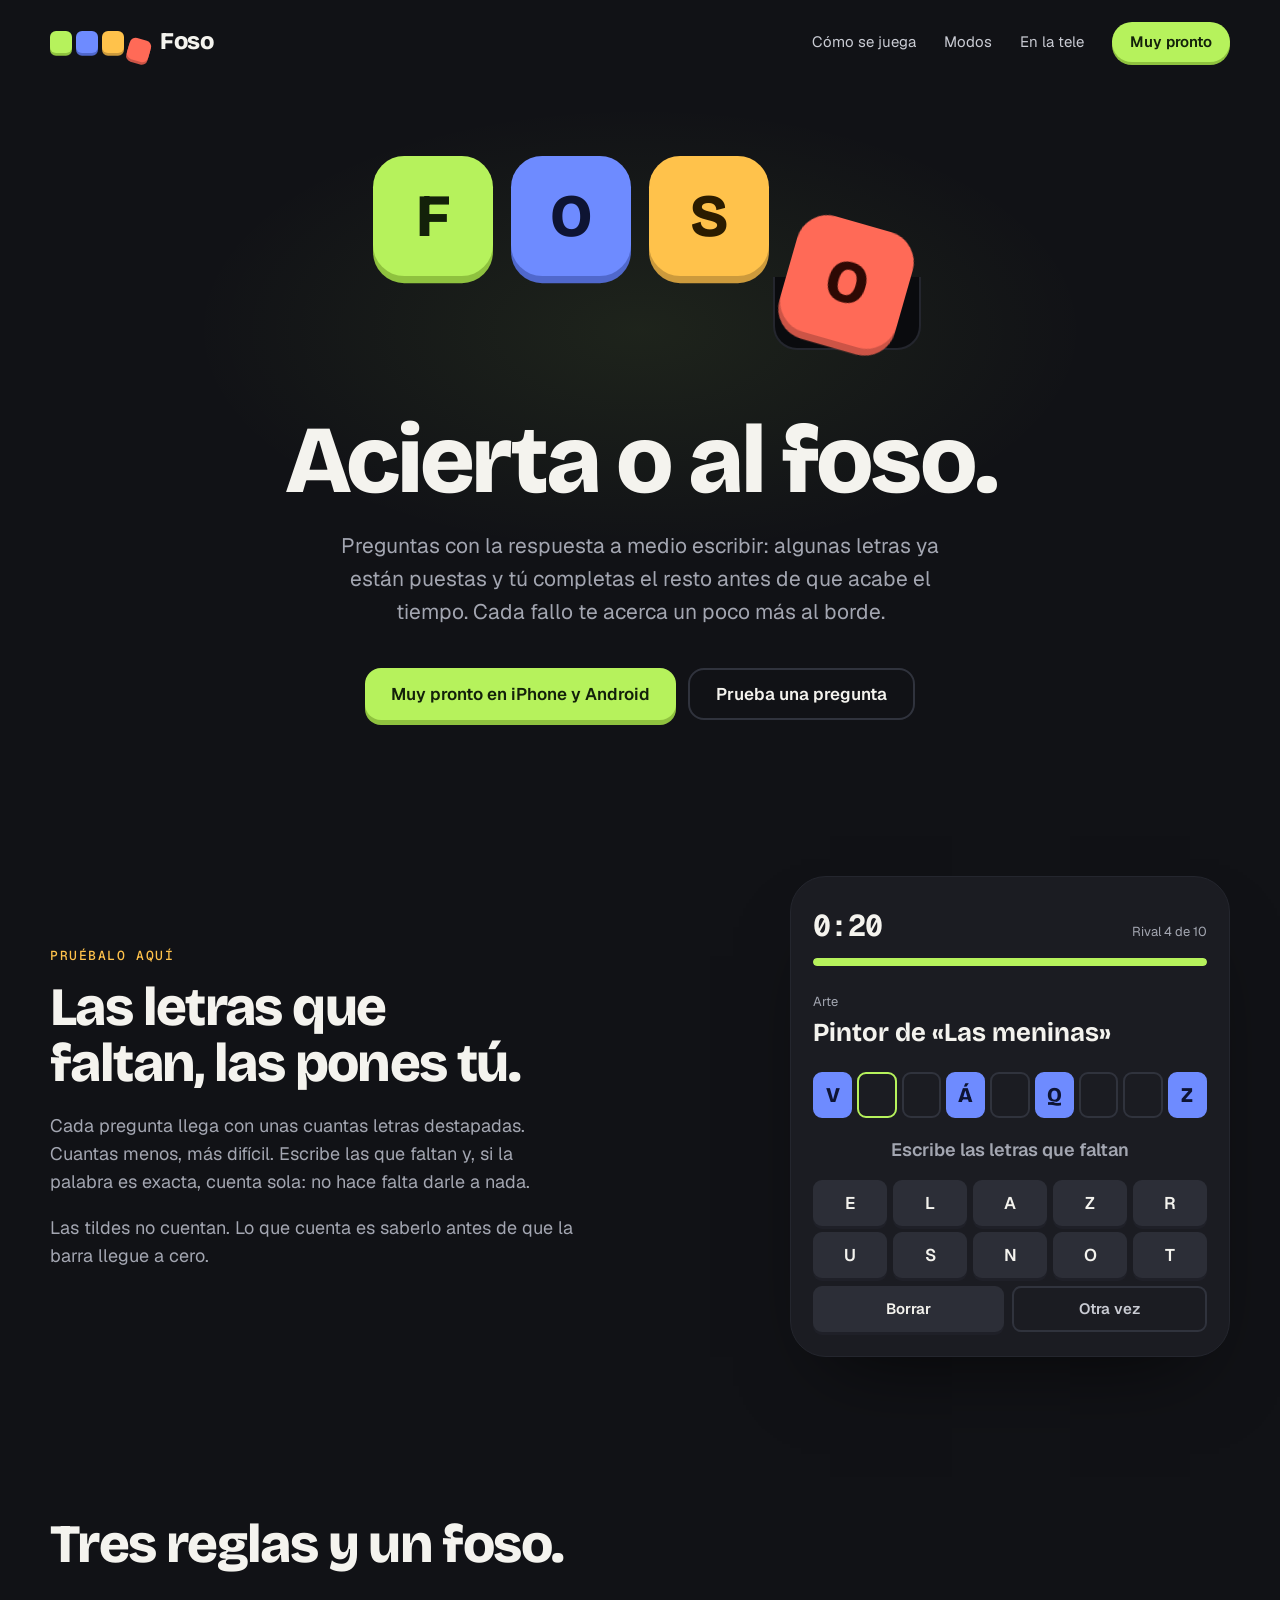
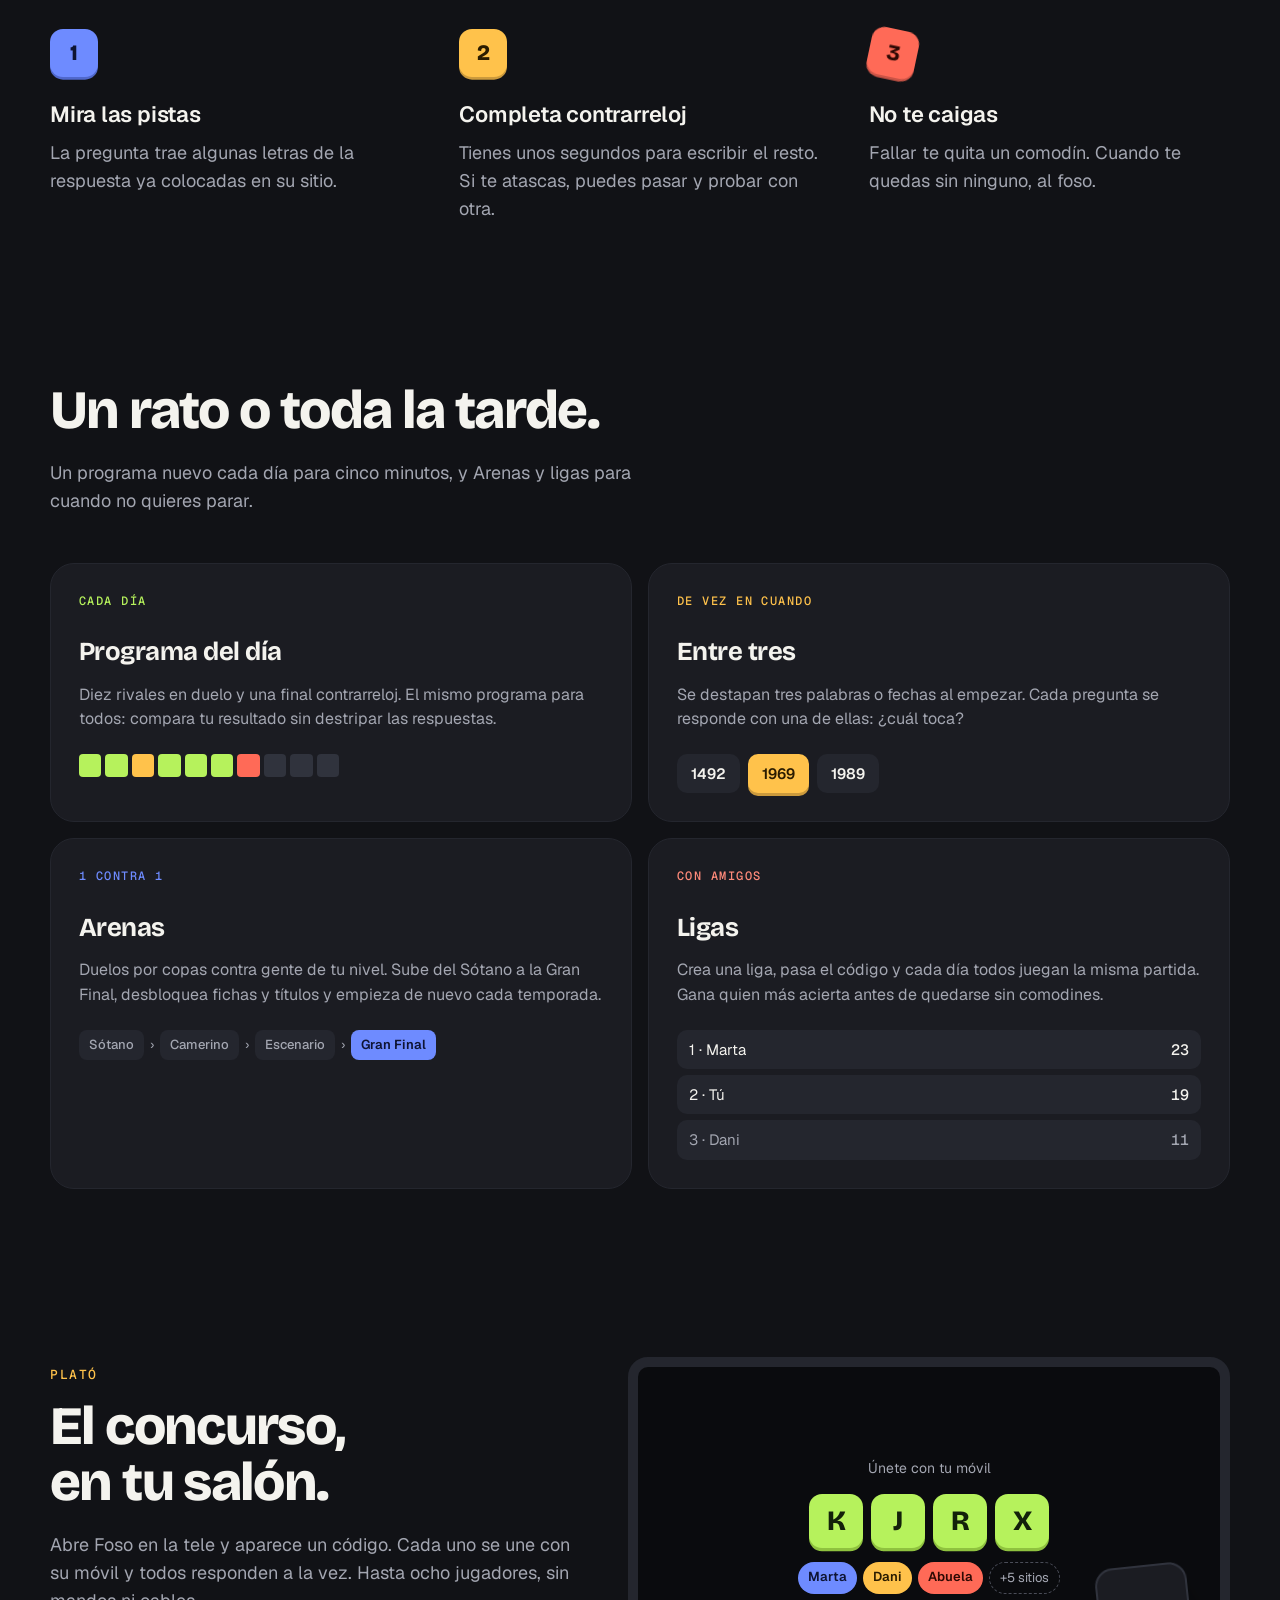
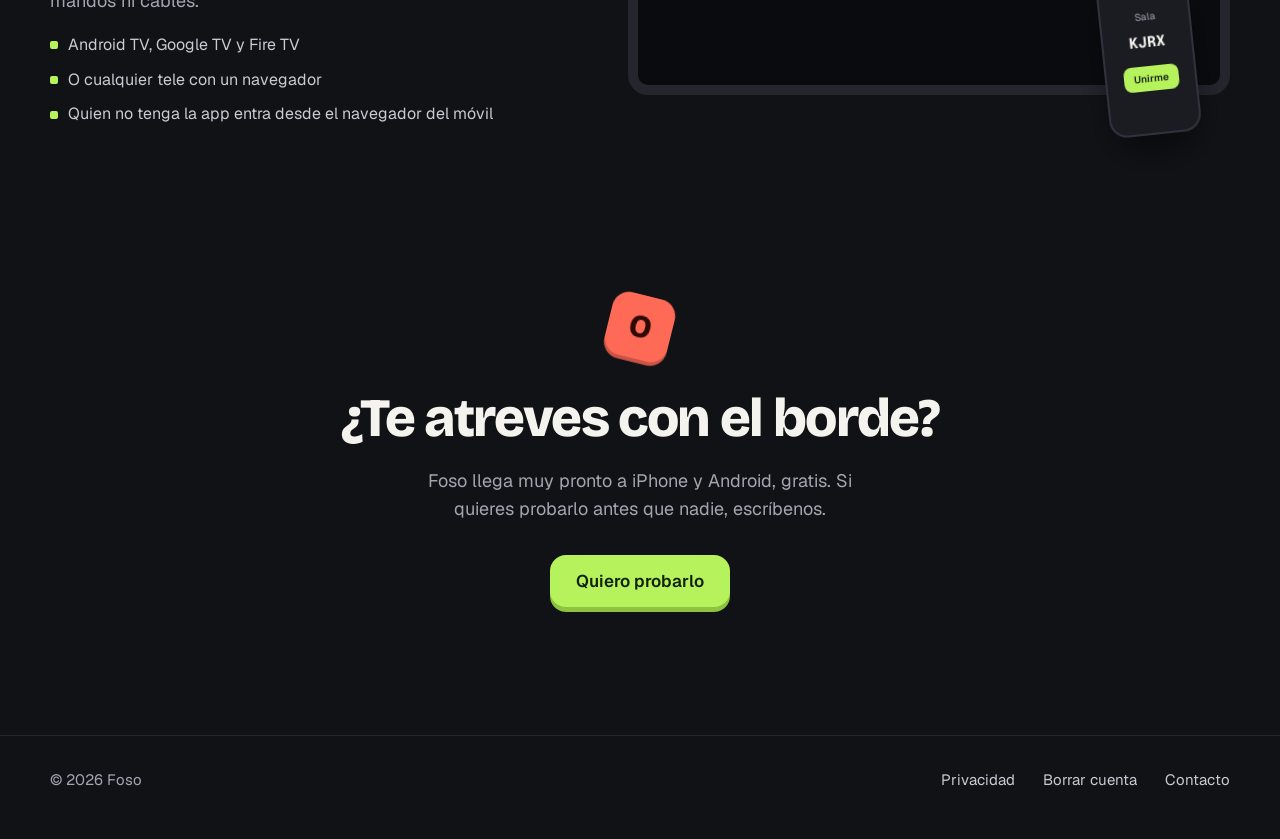
==== index.html @ 34e12157 "first commit" ====
<!doctype html>
<html lang="es">
<head>
<meta charset="utf-8">
<meta name="viewport" content="width=device-width, initial-scale=1, viewport-fit=cover">
<title>Foso · Acierta o al foso</title>
<meta name="description" content="Preguntas con la respuesta a medio escribir: completa las letras que faltan antes de que acabe el tiempo. Programa del día, ligas con amigos, Arenas 1 contra 1 y Plató para jugar en la tele.">
<meta name="theme-color" content="#111216">
<meta property="og:title" content="Foso">
<meta property="og:description" content="Acierta o al foso. El juego de las letras que faltan.">
<meta property="og:url" content="https://foso-app.pages.dev/">
<meta property="og:image" content="https://foso-app.pages.dev/assets/og-image.png">
<meta property="og:type" content="website">
<meta name="twitter:card" content="summary_large_image">
<link rel="icon" href="/assets/favicon.svg" type="image/svg+xml">
<link rel="apple-touch-icon" href="/assets/apple-touch-icon.png">
<link rel="preload" href="/assets/fuentes/bricolage-800.woff2" as="font" type="font/woff2" crossorigin>
<link rel="preload" href="/assets/fuentes/geist-400.woff2" as="font" type="font/woff2" crossorigin>
<link rel="stylesheet" href="/assets/site.css?v=2">
<style>
  h2.big {
    font-family: var(--display); font-weight: 800;
    font-size: clamp(34px, 4.6vw, 54px); line-height: 1.04; letter-spacing: -0.03em;
    margin: 0 0 20px; text-wrap: balance;
  }
  .lead-muted { color: var(--muted); margin: 0 0 18px; max-width: 44ch; text-wrap: pretty; }

  /* --- Portada ------------------------------------------------------------ */
  .hero { position: relative; text-align: center; padding: clamp(40px, 8vh, 80px) 0 clamp(72px, 12vh, 112px); }
  .hero::before {
    content: ""; position: absolute; inset: -10% 0 auto; height: 640px;
    background: radial-gradient(closest-side, rgba(182, 242, 92, 0.08), transparent 70%);
    pointer-events: none;
  }
  .logo { --s: clamp(64px, 11vw, 120px); position: relative; display: flex; justify-content: center; align-items: flex-start; gap: clamp(10px, 2vw, 18px); margin-bottom: 64px; }
  .logo .tile { width: var(--s); height: var(--s); font-size: calc(var(--s) * 0.5); }
  .pit-slot { position: relative; width: var(--s); height: calc(var(--s) * 1.62); }
  .pit {
    position: absolute; bottom: 0; left: -12%; right: -12%; height: 38%;
    background: var(--bg-deep); border: 2px solid var(--card-hi); border-top: none;
    border-radius: 0 0 24px 24px;
  }
  .falling { position: absolute; left: 0; top: 34%; transform: rotate(16deg); }
  .js .falling { animation: caer 1.1s cubic-bezier(0.55, 0, 0.6, 1.25) 0.6s both; }
  @keyframes caer {
    0%   { top: 0; transform: rotate(0); }
    35%  { top: 0; transform: rotate(-6deg); }
    100% { top: 34%; transform: rotate(16deg); }
  }
  .hero h1 {
    position: relative; margin: 0 auto 22px; max-width: 13ch;
    font-family: var(--display); font-weight: 800;
    font-size: clamp(46px, 7.6vw, 96px); line-height: 0.98; letter-spacing: -0.035em;
  }
  .hero .lead { position: relative; color: var(--muted); font-size: clamp(18px, 2.2vw, 21px); max-width: 46ch; margin: 0 auto 40px; text-wrap: pretty; }
  .actions { display: flex; gap: 12px; justify-content: center; flex-wrap: wrap; }

  /* --- Demostración ----------------------------------------------------- */
  .split { display: flex; flex-wrap: wrap; gap: 56px; align-items: center; padding: 48px 0 120px; }
  .split > * { flex: 1 1 380px; min-width: 0; }
  .phone {
    flex: 1 1 380px; max-width: 440px; margin: 0 auto;
    background: var(--card); border: 1px solid var(--card-hi); border-radius: 36px;
    padding: 26px 22px 24px; box-shadow: 0 40px 80px -40px rgba(0, 0, 0, 0.7);
  }
  .clock-row { display: flex; align-items: baseline; justify-content: space-between; margin-bottom: 8px; }
  .clock { font-family: var(--mono); font-weight: 700; font-size: 30px; letter-spacing: -0.02em; }
  .clock-row small { font-size: 13px; color: var(--muted); }
  .bar { height: 8px; border-radius: 99px; background: var(--card-hi); margin-bottom: 26px; overflow: hidden; }
  .bar span { display: block; height: 100%; width: 100%; border-radius: 99px; background: var(--lime); transform-origin: left; transition: width 1s linear, background 300ms; }
  .q-cat { margin: 0 0 6px; font-size: 13px; color: var(--muted); }
  .q { margin: 0 0 24px; font-family: var(--display); font-weight: 700; font-size: 26px; line-height: 1.15; }
  .answer { display: flex; gap: 5px; justify-content: center; margin-bottom: 18px; }
  .slot {
    flex: 1 1 0; max-width: 40px; aspect-ratio: 0.85; border-radius: 9px;
    display: flex; align-items: center; justify-content: center;
    font-family: var(--display); font-weight: 800; font-size: 21px;
    background: var(--card); color: var(--text); border: 2px solid var(--line);
    transition: background 200ms, border-color 200ms, transform 200ms var(--ease);
  }
  .slot.hint { background: var(--blue); border-color: var(--blue); color: var(--blue-ink); }
  .slot.typed { background: var(--card-hi); border-color: #4A4D58; }
  .slot.cursor { border-color: var(--lime); }
  .slot.ok { background: var(--lime); border-color: var(--lime); color: var(--lime-ink); transform: translateY(-3px); }
  .slot.ko { background: var(--coral); border-color: var(--coral); color: var(--coral-ink); }
  .status { margin: 0 0 16px; min-height: 26px; text-align: center; font-weight: 600; color: var(--muted); }
  .status.ok { color: var(--lime); }
  .status.ko { color: var(--coral-soft); }
  .keys { display: grid; grid-template-columns: repeat(5, minmax(0, 1fr)); gap: 6px; }
  .key {
    min-height: 46px; border: none; border-radius: 9px; cursor: pointer;
    background: var(--key); color: var(--text); box-shadow: 0 3px 0 #1F2028;
    font: inherit; font-weight: 600; font-size: 17px;
  }
  .key:active { transform: translateY(2px); box-shadow: 0 1px 0 #1F2028; }
  .key-row { display: flex; gap: 8px; margin-top: 8px; }
  .key-row .key { flex: 1 1 0; font-size: 15px; }
  .key.ghost { background: transparent; box-shadow: none; border: 2px solid var(--line); color: var(--soft); }

  /* --- Reglas ------------------------------------------------------------- */
  .rules { padding: 40px 0 120px; }
  .rules h2 { max-width: 16ch; margin-bottom: 56px; }
  .grid-3 { display: grid; grid-template-columns: repeat(auto-fit, minmax(260px, 1fr)); gap: 40px 48px; }
  .rule .tile { width: 48px; height: 48px; font-size: 22px; margin-bottom: 20px; border-radius: 13px; }
  .rule h3 { margin: 0 0 8px; font-size: 22px; font-weight: 600; letter-spacing: -0.01em; }
  .rule p { margin: 0; color: var(--muted); max-width: 34ch; }

  /* --- Modos -------------------------------------------------------------- */
  .modes { padding: 40px 0 120px; }
  .grid-2 { display: grid; grid-template-columns: repeat(auto-fit, minmax(min(100%, 420px), 1fr)); gap: 16px; margin-top: 48px; }
  .mode { background: var(--card); border: 1px solid var(--card-hi); border-radius: 24px; padding: 28px; }
  .mode h3 { margin: 0 0 10px; font-family: var(--display); font-weight: 700; font-size: 26px; letter-spacing: -0.02em; }
  .mode p { margin: 0 0 22px; color: var(--muted); font-size: 16px; }
  .squares { display: grid; grid-template-columns: repeat(10, minmax(0, 1fr)); gap: 4px; max-width: 260px; }
  .squares span { aspect-ratio: 1; border-radius: 4px; background: var(--line); }
  .squares .o { background: var(--lime); } .squares .p { background: var(--amber); } .squares .x { background: var(--coral); }
  .chips { display: flex; gap: 8px; flex-wrap: wrap; align-items: center; }
  .chip { padding: 8px 14px; border-radius: 10px; background: var(--card-hi); font-weight: 600; font-size: 15px; }
  .chip.on { background: var(--amber); color: var(--amber-ink); box-shadow: 0 3px 0 var(--amber-lip); }
  .path { font-size: 13px; color: var(--muted); gap: 6px; }
  .path .chip { padding: 5px 10px; border-radius: 8px; font-weight: 500; font-size: 13px; }
  .path .chip.top { background: var(--blue); color: var(--blue-ink); font-weight: 600; }
  .board { margin: 0; padding: 0; list-style: none; display: flex; flex-direction: column; gap: 6px; font-size: 15px; }
  .board li { display: flex; justify-content: space-between; padding: 8px 12px; border-radius: 10px; background: var(--card-hi); }
  .board li span:last-child { font-family: var(--mono); }
  .board li.dim { color: var(--muted); }

  /* --- Plató -------------------------------------------------------------- */
  .checks { margin: 0; padding: 0; list-style: none; display: flex; flex-direction: column; gap: 10px; color: var(--soft); font-size: 16px; }
  .checks li { display: flex; gap: 10px; align-items: center; }
  .checks li::before { content: ""; width: 8px; height: 8px; border-radius: 2px; background: var(--lime); flex: none; }
  .stage { position: relative; padding-bottom: 40px; flex: 1 1 460px; }
  .tv {
    background: var(--bg-deep); border: 10px solid var(--card-hi); border-radius: 20px; aspect-ratio: 16 / 9;
    display: flex; flex-direction: column; align-items: center; justify-content: center; gap: 14px; padding: 20px;
  }
  .tv small { font-size: 14px; color: var(--muted); }
  .tv .code { display: flex; gap: 8px; }
  .tv .code .tile { width: clamp(40px, 5vw, 54px); height: clamp(40px, 5vw, 54px); font-size: clamp(20px, 2.6vw, 28px); border-radius: 13px; }
  .players { display: flex; gap: 6px; flex-wrap: wrap; justify-content: center; font-size: 13px; }
  .players span { padding: 5px 10px; border-radius: 99px; font-weight: 600; }
  .players .free { border: 1px dashed #4A4D58; color: var(--muted); font-weight: 400; }
  .remote {
    position: absolute; right: 6%; bottom: 0; width: 92px; height: 170px; border-radius: 18px;
    background: var(--card); border: 2px solid var(--line); box-shadow: 0 20px 40px -10px rgba(0, 0, 0, 0.7);
    display: flex; flex-direction: column; align-items: center; justify-content: center; gap: 6px; transform: rotate(-6deg);
  }
  .remote small { font-size: 10px; color: var(--muted); }
  .remote b { font-family: var(--mono); font-size: 15px; }
  @media (max-width: 640px) { .remote { display: none; } .stage { padding-bottom: 0; } }
  .remote span { margin-top: 6px; padding: 5px 10px; border-radius: 8px; background: var(--lime); color: var(--lime-ink); font-size: 10px; font-weight: 700; }

  /* --- Cierre ------------------------------------------------------------- */
  .closing { text-align: center; padding: 40px 0 128px; }
  .closing .tile { width: 64px; height: 64px; font-size: 32px; border-radius: 17px; transform: rotate(14deg); margin-bottom: 32px; }
  .closing p { color: var(--muted); margin: 0 auto 32px; max-width: 40ch; }
</style>
<script>document.documentElement.classList.add('js');</script>
</head>
<body>

<header class="site-header">
  <div class="wrap">
    <a class="brand" href="/" aria-label="Foso, inicio">
      <span class="brand-tiles" aria-hidden="true"><span class="t-lime"></span><span class="t-blue"></span><span class="t-amber"></span><span class="t-coral"></span></span>
      <span class="brand-name">Foso</span>
    </a>
    <nav class="site-nav" aria-label="Secciones">
      <a href="#como">Cómo se juega</a>
      <a href="#modos">Modos</a>
      <a href="#plato">En la tele</a>
      <a class="btn btn-lime btn-sm" href="#pronto">Muy pronto</a>
    </nav>
  </div>
</header>

<main>
  <section class="hero" aria-labelledby="titulo">
    <div class="wrap">
      <div class="logo" aria-hidden="true">
        <span class="tile t-lime">F</span>
        <span class="tile t-blue">O</span>
        <span class="tile t-amber">S</span>
        <span class="pit-slot"><span class="pit"></span><span class="tile t-coral falling">O</span></span>
      </div>
      <h1 id="titulo">Acierta o al foso.</h1>
      <p class="lead">Preguntas con la respuesta a medio escribir: algunas letras ya están puestas y tú completas el resto antes de que acabe el tiempo. Cada fallo te acerca un poco más al borde.</p>
      <div class="actions">
        <a class="btn btn-lime" href="#pronto">Muy pronto en iPhone y Android</a>
        <a class="btn btn-ghost" href="#demo">Prueba una pregunta</a>
      </div>
    </div>
  </section>

  <section class="wrap split" id="demo" aria-labelledby="titulo-demo">
    <div>
      <p class="eyebrow" style="color: var(--amber)">PRUÉBALO AQUÍ</p>
      <h2 class="big" id="titulo-demo" style="max-width: 14ch">Las letras que faltan, las pones tú.</h2>
      <p class="lead-muted">Cada pregunta llega con unas cuantas letras destapadas. Cuantas menos, más difícil. Escribe las que faltan y, si la palabra es exacta, cuenta sola: no hace falta darle a nada.</p>
      <p class="lead-muted">Las tildes no cuentan. Lo que cuenta es saberlo antes de que la barra llegue a cero.</p>
    </div>
    <div class="phone" id="juego">
      <div class="clock-row">
        <span class="clock" id="reloj">0:20</span>
        <small>Rival 4 de 10</small>
      </div>
      <div class="bar" aria-hidden="true"><span id="barra"></span></div>
      <p class="q-cat">Arte</p>
      <p class="q">Pintor de «Las meninas»</p>
      <div class="answer" id="respuesta" role="group" aria-label="Respuesta"></div>
      <p class="status" id="estado" aria-live="polite">Escribe las letras que faltan</p>
      <div class="keys" id="teclas"></div>
      <div class="key-row">
        <button class="key" type="button" id="borrar" aria-label="Borrar letra">Borrar</button>
        <button class="key ghost" type="button" id="otra">Otra vez</button>
      </div>
    </div>
  </section>

  <section class="wrap rules" id="como" aria-labelledby="titulo-como">
    <h2 class="big" id="titulo-como">Tres reglas y un foso.</h2>
    <div class="grid-3">
      <div class="rule">
        <span class="tile t-blue" aria-hidden="true">1</span>
        <h3>Mira las pistas</h3>
        <p>La pregunta trae algunas letras de la respuesta ya colocadas en su sitio.</p>
      </div>
      <div class="rule">
        <span class="tile t-amber" aria-hidden="true">2</span>
        <h3>Completa contrarreloj</h3>
        <p>Tienes unos segundos para escribir el resto. Si te atascas, puedes pasar y probar con otra.</p>
      </div>
      <div class="rule">
        <span class="tile t-coral" aria-hidden="true" style="transform: rotate(12deg)">3</span>
        <h3>No te caigas</h3>
        <p>Fallar te quita un comodín. Cuando te quedas sin ninguno, al foso.</p>
      </div>
    </div>
  </section>

  <section class="wrap modes" id="modos" aria-labelledby="titulo-modos">
    <h2 class="big" id="titulo-modos" style="max-width: 18ch">Un rato o toda la tarde.</h2>
    <p class="lead-muted" style="max-width: 50ch">Un programa nuevo cada día para cinco minutos, y Arenas y ligas para cuando no quieres parar.</p>
    <div class="grid-2">
      <article class="mode">
        <p class="eyebrow" style="color: var(--lime); font-size: 12px">CADA DÍA</p>
        <h3>Programa del día</h3>
        <p>Diez rivales en duelo y una final contrarreloj. El mismo programa para todos: compara tu resultado sin destripar las respuestas.</p>
        <div class="squares" role="img" aria-label="Ejemplo de resultado: seis aciertos, uno con pase y una caída">
          <span class="o"></span><span class="o"></span><span class="p"></span><span class="o"></span><span class="o"></span><span class="o"></span><span class="x"></span><span></span><span></span><span></span>
        </div>
      </article>
      <article class="mode">
        <p class="eyebrow" style="color: var(--amber); font-size: 12px">DE VEZ EN CUANDO</p>
        <h3>Entre tres</h3>
        <p>Se destapan tres palabras o fechas al empezar. Cada pregunta se responde con una de ellas: ¿cuál toca?</p>
        <div class="chips"><span class="chip">1492</span><span class="chip on">1969</span><span class="chip">1989</span></div>
      </article>
      <article class="mode">
        <p class="eyebrow" style="color: var(--blue); font-size: 12px">1 CONTRA 1</p>
        <h3>Arenas</h3>
        <p>Duelos por copas contra gente de tu nivel. Sube del Sótano a la Gran Final, desbloquea fichas y títulos y empieza de nuevo cada temporada.</p>
        <div class="chips path">
          <span class="chip">Sótano</span><span aria-hidden="true">›</span>
          <span class="chip">Camerino</span><span aria-hidden="true">›</span>
          <span class="chip">Escenario</span><span aria-hidden="true">›</span>
          <span class="chip top">Gran Final</span>
        </div>
      </article>
      <article class="mode">
        <p class="eyebrow" style="color: var(--coral-soft); font-size: 12px">CON AMIGOS</p>
        <h3>Ligas</h3>
        <p>Crea una liga, pasa el código y cada día todos juegan la misma partida. Gana quien más acierta antes de quedarse sin comodines.</p>
        <ol class="board" aria-label="Ejemplo de clasificación">
          <li><span>1 · Marta</span><span>23</span></li>
          <li><span>2 · Tú</span><span>19</span></li>
          <li class="dim"><span>3 · Dani</span><span>11</span></li>
        </ol>
      </article>
    </div>
  </section>

  <section class="wrap split" id="plato" aria-labelledby="titulo-plato">
    <div>
      <p class="eyebrow" style="color: var(--amber)">PLATÓ</p>
      <h2 class="big" id="titulo-plato" style="max-width: 14ch">El concurso, en tu salón.</h2>
      <p class="lead-muted">Abre Foso en la tele y aparece un código. Cada uno se une con su móvil y todos responden a la vez. Hasta ocho jugadores, sin mandos ni cables.</p>
      <ul class="checks">
        <li>Android TV, Google TV y Fire TV</li>
        <li>O cualquier tele con un navegador</li>
        <li>Quien no tenga la app entra desde el navegador del móvil</li>
      </ul>
    </div>
    <div class="stage">
      <div class="tv" role="img" aria-label="Una tele con el código de sala KJRX y los jugadores que se han unido">
        <small>Únete con tu móvil</small>
        <span class="code"><span class="tile t-lime">K</span><span class="tile t-lime">J</span><span class="tile t-lime">R</span><span class="tile t-lime">X</span></span>
        <span class="players">
          <span style="background: var(--blue); color: var(--blue-ink)">Marta</span>
          <span style="background: var(--amber); color: var(--amber-ink)">Dani</span>
          <span style="background: var(--coral); color: var(--coral-ink)">Abuela</span>
          <span class="free">+5 sitios</span>
        </span>
      </div>
      <div class="remote" aria-hidden="true"><small>Sala</small><b>KJRX</b><span>Unirme</span></div>
    </div>
  </section>

  <section class="wrap closing" id="pronto" aria-labelledby="titulo-cierre">
    <span class="tile t-coral" aria-hidden="true">O</span>
    <h2 class="big" id="titulo-cierre">¿Te atreves con el borde?</h2>
    <p>Foso llega muy pronto a iPhone y Android, gratis. Si quieres probarlo antes que nadie, escríbenos.</p>
    <a class="btn btn-lime" href="mailto:foso.app.dev@gmail.com?subject=Quiero%20probar%20Foso">Quiero probarlo</a>
  </section>
</main>

<footer class="site-footer">
  <div class="wrap">
    <span>© 2026 Foso</span>
    <nav aria-label="Información legal">
      <a href="/privacidad">Privacidad</a>
      <a href="/borrar-cuenta">Borrar cuenta</a>
      <a href="mailto:foso.app.dev@gmail.com">Contacto</a>
    </nav>
  </div>
</footer>

<script>
(function () {
  // --- La pregunta de prueba: igual que en la app ------------------------
  var RESPUESTA = 'VELÁZQUEZ';
  var PISTAS = [0, 3, 5, 8];
  var LETRAS = ['E', 'L', 'A', 'Z', 'R', 'U', 'S', 'N', 'O', 'T'];
  var SEGUNDOS = 20;

  var caja = document.getElementById('respuesta');
  var estado = document.getElementById('estado');
  var reloj = document.getElementById('reloj');
  var barra = document.getElementById('barra');
  var juego = document.getElementById('juego');

  var escritas = {}, resultado = null, quedan = SEGUNDOS, temporizador = null;

  function sinTildes(s) { return s.normalize('NFD').replace(/[̀-ͯ]/g, ''); }
  function huecos() {
    var h = [];
    for (var i = 0; i < RESPUESTA.length; i++) if (PISTAS.indexOf(i) < 0) h.push(i);
    return h;
  }
  function cursor() {
    var h = huecos();
    for (var i = 0; i < h.length; i++) if (!escritas[h[i]]) return h[i];
    return -1;
  }

  var casillas = [];
  for (var i = 0; i < RESPUESTA.length; i++) {
    var c = document.createElement('span');
    c.className = 'slot';
    caja.appendChild(c);
    casillas.push(c);
  }

  function pintar() {
    var cur = cursor();
    casillas.forEach(function (c, i) {
      var pista = PISTAS.indexOf(i) >= 0;
      var mostrar = resultado === false && quedan === 0;
      c.textContent = pista ? RESPUESTA[i] : (mostrar ? RESPUESTA[i] : (escritas[i] || ''));
      c.className = 'slot' +
        (pista ? ' hint' : resultado === true ? ' ok' : resultado === false ? ' ko' : escritas[i] ? ' typed' : i === cur ? ' cursor' : '');
    });
    caja.setAttribute('aria-label', 'Respuesta: ' + casillas.map(function (c) { return c.textContent || 'hueco'; }).join(' '));
    var m = Math.floor(quedan / 60), s = quedan % 60;
    reloj.textContent = m + ':' + (s < 10 ? '0' : '') + s;
    var frac = quedan / SEGUNDOS;
    barra.style.width = (frac * 100) + '%';
    barra.style.background = frac > 0.5 ? 'var(--lime)' : frac > 0.25 ? 'var(--amber)' : 'var(--coral)';
  }

  function decir(texto, clase) { estado.textContent = texto; estado.className = 'status' + (clase ? ' ' + clase : ''); }

  function arrancar() {
    if (temporizador || resultado !== null) return;
    temporizador = setInterval(function () {
      quedan--;
      if (quedan <= 0) {
        quedan = 0;
        clearInterval(temporizador); temporizador = null;
        resultado = false;
        decir('Se acabó el tiempo. Era Velázquez', 'ko');
      }
      pintar();
    }, 1000);
  }

  function comprobar() {
    if (cursor() >= 0) return;
    var intento = '';
    for (var i = 0; i < RESPUESTA.length; i++) intento += PISTAS.indexOf(i) >= 0 ? RESPUESTA[i] : escritas[i];
    if (sinTildes(intento) === sinTildes(RESPUESTA)) {
      resultado = true;
      clearInterval(temporizador); temporizador = null;
      decir('¡Correcto! Rival superado', 'ok');
    } else {
      decir('Casi… borra y vuelve a probar', 'ko');
    }
  }

  function escribir(l) {
    if (resultado !== null) return;
    var c = cursor();
    if (c < 0) return;
    arrancar();
    escritas[c] = l;
    comprobar();
    pintar();
  }

  function borrar() {
    if (resultado !== null) return;
    var h = huecos();
    for (var i = h.length - 1; i >= 0; i--) if (escritas[h[i]]) { delete escritas[h[i]]; break; }
    decir('Escribe las letras que faltan');
    pintar();
  }

  function reiniciar() {
    clearInterval(temporizador); temporizador = null;
    escritas = {}; resultado = null; quedan = SEGUNDOS;
    decir('Escribe las letras que faltan');
    pintar();
  }

  var teclas = document.getElementById('teclas');
  LETRAS.forEach(function (l) {
    var b = document.createElement('button');
    b.type = 'button'; b.className = 'key'; b.textContent = l;
    b.setAttribute('aria-label', 'Letra ' + l);
    b.addEventListener('click', function () { escribir(l); });
    teclas.appendChild(b);
  });
  document.getElementById('borrar').addEventListener('click', borrar);
  document.getElementById('otra').addEventListener('click', reiniciar);

  // Teclado físico mientras el foco está dentro de la tarjeta
  juego.addEventListener('keydown', function (e) {
    if (e.key === 'Backspace') { borrar(); e.preventDefault(); return; }
    if (/^[a-zñ]$/i.test(e.key)) { escribir(e.key.toUpperCase()); e.preventDefault(); }
  });

  pintar();
})();
</script>
</body>
</html>
---- assets/site.css ----
/* Foso — estilos comunes de la web */
@font-face { font-family: "Bricolage"; src: url("/assets/fuentes/bricolage-700.woff2") format("woff2"); font-weight: 700; font-display: swap; }
@font-face { font-family: "Bricolage"; src: url("/assets/fuentes/bricolage-800.woff2") format("woff2"); font-weight: 800; font-display: swap; }
@font-face { font-family: "Geist"; src: url("/assets/fuentes/geist-400.woff2") format("woff2"); font-weight: 400; font-display: swap; }
@font-face { font-family: "Geist"; src: url("/assets/fuentes/geist-500.woff2") format("woff2"); font-weight: 500; font-display: swap; }
@font-face { font-family: "Geist"; src: url("/assets/fuentes/geist-600.woff2") format("woff2"); font-weight: 600; font-display: swap; }
@font-face { font-family: "GeistMono"; src: url("/assets/fuentes/geistmono-500.woff2") format("woff2"); font-weight: 500; font-display: swap; }
@font-face { font-family: "GeistMono"; src: url("/assets/fuentes/geistmono-700.woff2") format("woff2"); font-weight: 700; font-display: swap; }

:root {
  --bg: #111216;
  --bg-deep: #0A0B0E;
  --card: #1B1C22;
  --card-hi: #24262E;
  --key: #2C2E37;
  --line: #30333D;
  --text: #F4F3EE;
  --soft: #C9CBD3;
  --muted: #A3A6B1;
  --lime: #B6F25C;   --lime-lip: #8FC23F;  --lime-ink: #13210A;
  --blue: #6E8BFF;   --blue-lip: #5068CC;  --blue-ink: #0E1433;
  --amber: #FFC24B;  --amber-lip: #CC9A3C; --amber-ink: #2B1C00;
  --coral: #FF6A57;  --coral-lip: #CC5446; --coral-ink: #2E0904;
  --coral-soft: #FF8A7A;
  --display: "Bricolage", "Geist", system-ui, sans-serif;
  --mono: "GeistMono", ui-monospace, monospace;
  --ease: cubic-bezier(0.2, 0.8, 0.2, 1);
}

* { box-sizing: border-box; }

html { -webkit-text-size-adjust: 100%; scroll-behavior: smooth; }

body {
  margin: 0;
  background: var(--bg);
  color: var(--text);
  font-family: "Geist", system-ui, -apple-system, "Segoe UI", sans-serif;
  font-size: 18px;
  line-height: 1.55;
  -webkit-font-smoothing: antialiased;
  overflow-x: hidden;
}

a { color: var(--lime); text-underline-offset: 3px; }
a:hover { color: #D4FA9A; }

:focus-visible { outline: 2px solid var(--lime); outline-offset: 3px; border-radius: 6px; }

.wrap { width: min(1180px, 100% - 48px); margin-inline: auto; }

.eyebrow { margin: 0 0 14px; font-family: var(--mono); font-size: 13px; letter-spacing: 0.12em; }

/* Fichas: la pieza básica de Foso */
.tile {
  display: inline-flex; align-items: center; justify-content: center; flex: none;
  border-radius: 26%;
  font-family: var(--display); font-weight: 800; line-height: 1;
}
.t-lime  { background: var(--lime);  color: var(--lime-ink);  box-shadow: 0 0.12em 0 var(--lime-lip); }
.t-blue  { background: var(--blue);  color: var(--blue-ink);  box-shadow: 0 0.12em 0 var(--blue-lip); }
.t-amber { background: var(--amber); color: var(--amber-ink); box-shadow: 0 0.12em 0 var(--amber-lip); }
.t-coral { background: var(--coral); color: var(--coral-ink); box-shadow: 0 0.12em 0 var(--coral-lip); }

/* Cabecera */
.site-header { padding: 22px 0; }
.site-header .wrap { display: flex; align-items: center; justify-content: space-between; gap: 16px; flex-wrap: wrap; }
.brand { display: inline-flex; align-items: center; gap: 10px; color: var(--text); text-decoration: none; }
.brand-tiles { display: inline-flex; gap: 4px; font-size: 22px; }
.brand-tiles span { width: 22px; height: 22px; border-radius: 6px; }
.brand-tiles span:last-child { transform: translateY(8px) rotate(16deg); }
.brand-name { font-family: var(--display); font-weight: 800; font-size: 24px; letter-spacing: -0.02em; }
.brand:hover { color: var(--text); }
.site-nav { display: flex; gap: 8px 28px; align-items: center; flex-wrap: wrap; font-size: 15px; }
.site-nav a { color: var(--soft); text-decoration: none; }
.site-nav a:hover { color: var(--text); }
.site-nav a.btn-lime, .site-nav a.btn-lime:hover { color: var(--lime-ink); }
@media (max-width: 640px) { .site-nav a:not(.btn) { display: none; } }

/* Botones */
.btn {
  display: inline-flex; align-items: center; justify-content: center; gap: 10px;
  min-height: 52px; padding: 0 26px; border-radius: 16px;
  font: inherit; font-weight: 600; font-size: 17px; text-decoration: none;
  cursor: pointer; border: none;
  transition: transform 120ms var(--ease), box-shadow 120ms var(--ease), background 200ms var(--ease);
}
.btn-lime { background: var(--lime); color: var(--lime-ink); box-shadow: 0 5px 0 var(--lime-lip); }
.btn-lime:hover { color: var(--lime-ink); background: #C2F574; }
.btn-lime:active { transform: translateY(4px); box-shadow: 0 1px 0 var(--lime-lip); }
.btn-ghost { background: transparent; color: var(--text); border: 2px solid var(--line); }
.btn-ghost:hover { color: var(--text); border-color: #4A4D58; }
.btn-sm { min-height: 40px; padding: 0 18px; border-radius: 999px; font-size: 15px; box-shadow: 0 3px 0 var(--lime-lip); }
.btn[aria-disabled="true"] { cursor: default; }

/* Páginas de texto: privacidad, borrado de cuenta */
.prose { max-width: 68ch; padding: 24px 0 96px; }
.prose h1 { font-family: var(--display); font-weight: 800; font-size: clamp(38px, 6vw, 56px); line-height: 1.04; letter-spacing: -0.03em; margin: 24px 0 8px; }
.prose .updated { color: var(--muted); font-size: 15px; margin: 0 0 40px; }
.prose h2 { font-family: var(--display); font-weight: 700; font-size: 24px; letter-spacing: -0.01em; margin: 48px 0 12px; }
.prose p, .prose li { color: var(--muted); text-wrap: pretty; }
.prose strong { color: var(--text); font-weight: 500; }
.prose ul { padding-left: 22px; }
.prose li { margin: 6px 0; }
.prose .note { background: var(--card); border-radius: 16px; padding: 18px 20px; border: 1px solid var(--card-hi); color: var(--muted); }

/* Pie */
.site-footer { border-top: 1px solid var(--card-hi); padding: 32px 0 48px; color: var(--muted); font-size: 15px; }
.site-footer .wrap { display: flex; flex-wrap: wrap; gap: 16px 32px; align-items: center; justify-content: space-between; }
.site-footer nav { display: flex; flex-wrap: wrap; gap: 8px 28px; }
.site-footer a { color: var(--soft); text-decoration: none; }
.site-footer a:hover { color: var(--text); }

@media (prefers-reduced-motion: reduce) {
  *, *::before, *::after { animation: none !important; transition: none !important; }
  html { scroll-behavior: auto; }
}
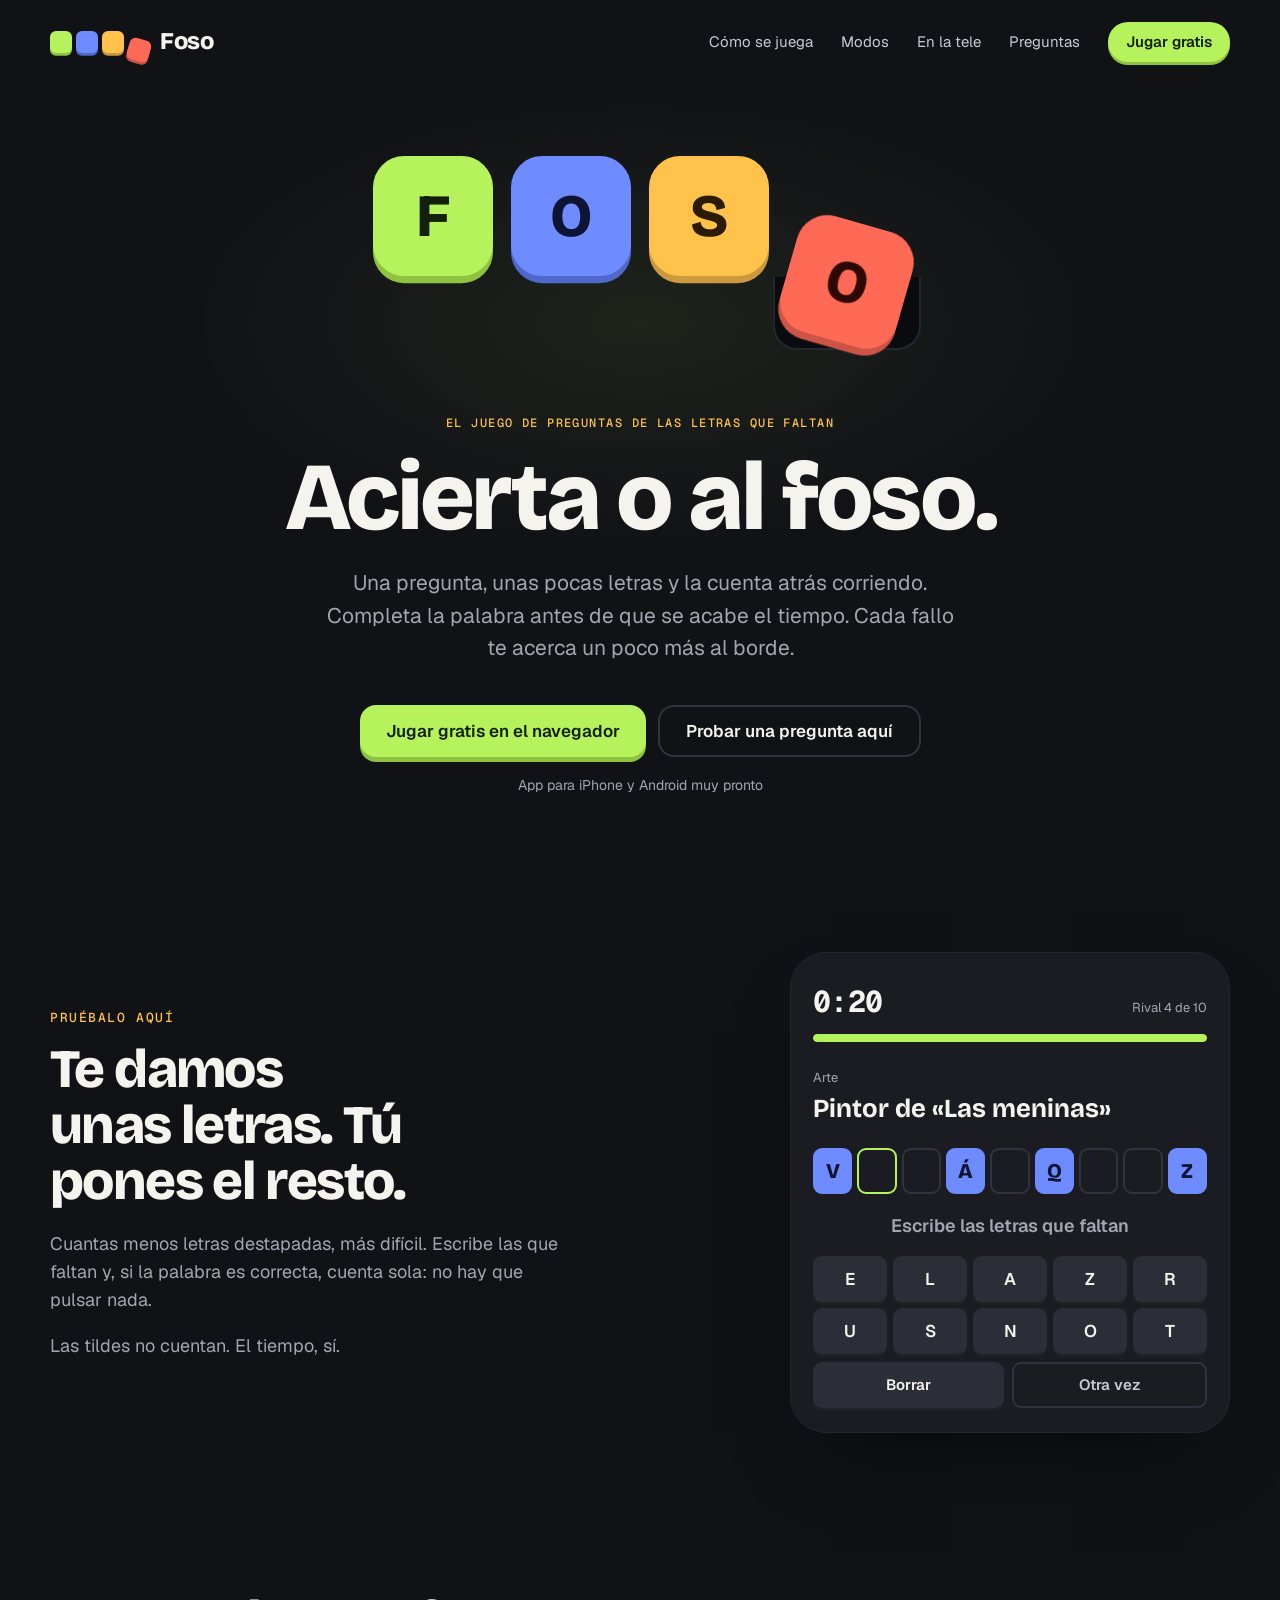
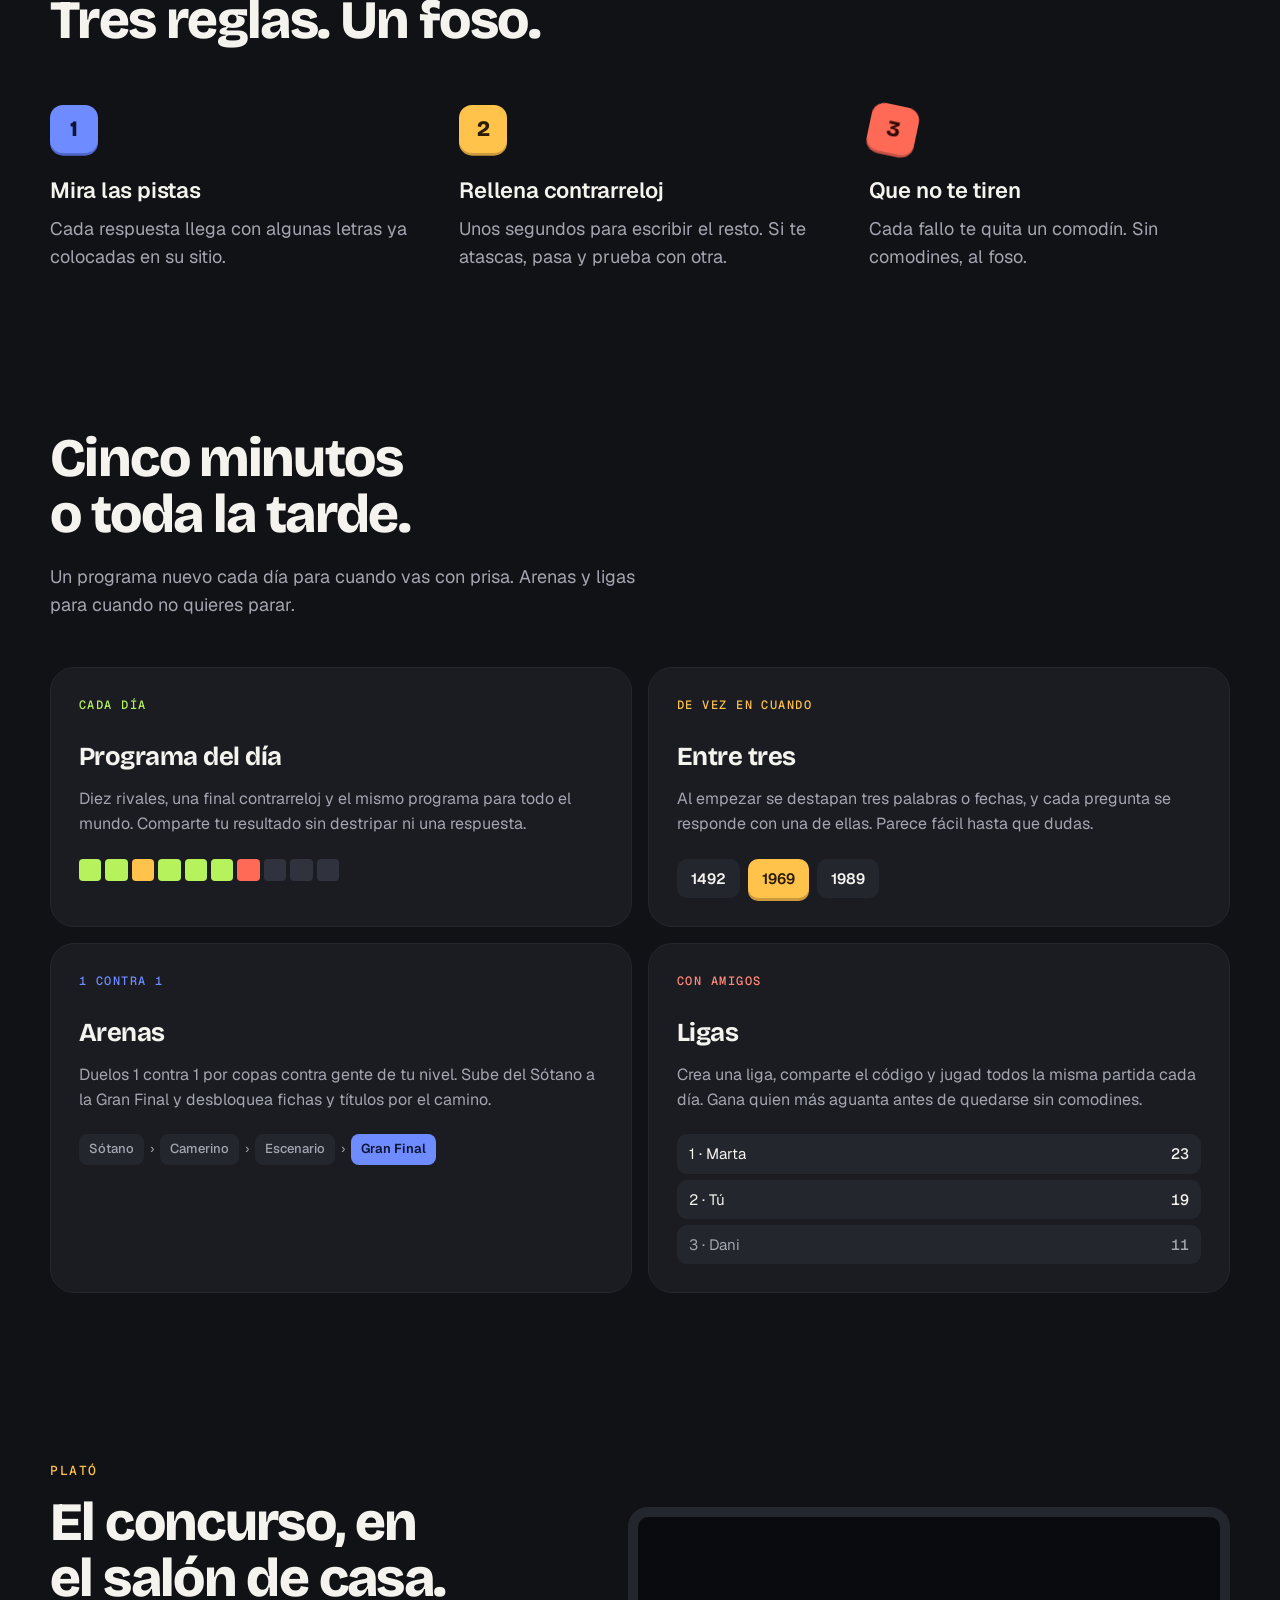
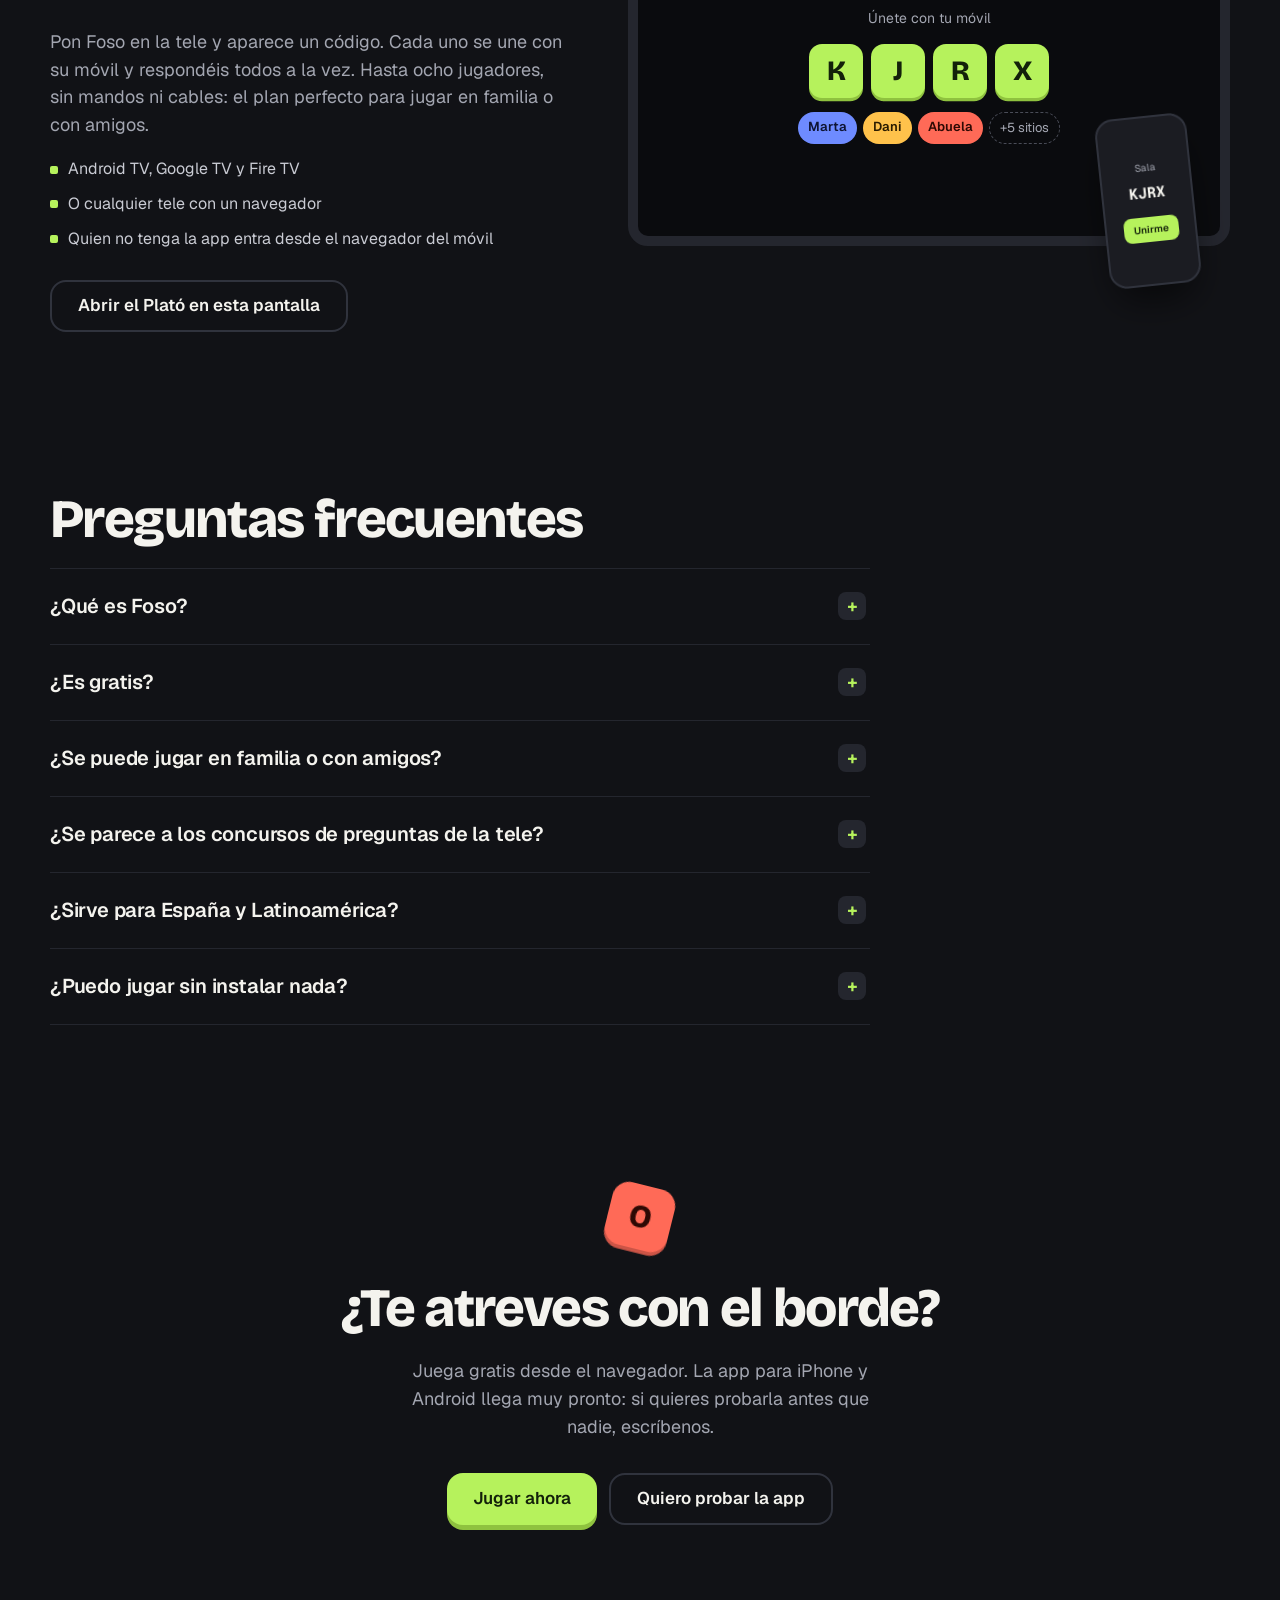
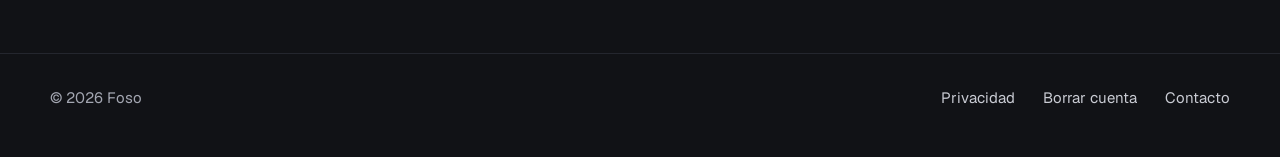
==== commit 97a2c0fd: "Textos, SEO y preguntas frecuentes" ====
--- a/index.html
+++ b/index.html
@@ -3,13 +3,22 @@
 <head>
 <meta charset="utf-8">
 <meta name="viewport" content="width=device-width, initial-scale=1, viewport-fit=cover">
-<title>Foso · Acierta o al foso</title>
-<meta name="description" content="Preguntas con la respuesta a medio escribir: completa las letras que faltan antes de que acabe el tiempo. Programa del día, ligas con amigos, Arenas 1 contra 1 y Plató para jugar en la tele.">
+<title>Foso · Juego de preguntas gratis para jugar con amigos y en familia</title>
+<meta name="description" content="Juego de preguntas gratis tipo concurso de la tele: adivina la palabra con las letras que faltan antes de que acabe el tiempo. Programa diario, ligas con amigos, duelos 1 contra 1 y modo tele para jugar en familia.">
+<meta name="keywords" content="juego de preguntas, juegos de preguntas y respuestas, trivial online, concurso de preguntas, juego de palabras, juego de letras, juegos para jugar en familia, juegos para jugar con amigos, quiz en español">
+<link rel="canonical" href="https://foso.pages.dev/">
+<link rel="alternate" hreflang="es" href="https://foso.pages.dev/">
+<meta name="robots" content="index, follow, max-image-preview:large">
 <meta name="theme-color" content="#111216">
-<meta property="og:title" content="Foso">
-<meta property="og:description" content="Acierta o al foso. El juego de las letras que faltan.">
-<meta property="og:url" content="https://foso-app.pages.dev/">
-<meta property="og:image" content="https://foso-app.pages.dev/assets/og-image.png">
+<meta property="og:title" content="Foso · Acierta o al foso">
+<meta property="og:site_name" content="Foso">
+<meta property="og:locale" content="es_ES">
+<meta property="og:description" content="El juego de preguntas de las letras que faltan. Gratis, en español y para jugar con amigos, en familia o en la tele.">
+<meta property="og:url" content="https://foso.pages.dev/">
+<meta property="og:image" content="https://foso.pages.dev/assets/og-image.png">
+<meta property="og:image:width" content="1200">
+<meta property="og:image:height" content="630">
+<meta property="og:image:alt" content="Logo de Foso con el lema Acierta o al foso">
 <meta property="og:type" content="website">
 <meta name="twitter:card" content="summary_large_image">
 <link rel="icon" href="/assets/favicon.svg" type="image/svg+xml">
@@ -54,6 +63,8 @@
   }
   .hero .lead { position: relative; color: var(--muted); font-size: clamp(18px, 2.2vw, 21px); max-width: 46ch; margin: 0 auto 40px; text-wrap: pretty; }
   .actions { display: flex; gap: 12px; justify-content: center; flex-wrap: wrap; }
+  .kicker { position: relative; color: var(--amber); font-size: 12px; margin-bottom: 18px; }
+  .soon { position: relative; margin: 18px 0 0; font-size: 14px; color: var(--muted); }
 
   /* --- Demostración ----------------------------------------------------- */
   .split { display: flex; flex-wrap: wrap; gap: 56px; align-items: center; padding: 48px 0 120px; }
@@ -150,12 +161,73 @@
   @media (max-width: 640px) { .remote { display: none; } .stage { padding-bottom: 0; } }
   .remote span { margin-top: 6px; padding: 5px 10px; border-radius: 8px; background: var(--lime); color: var(--lime-ink); font-size: 10px; font-weight: 700; }
 
+  /* --- Preguntas frecuentes -------------------------------------------------- */
+  .faq { padding: 40px 0 120px; }
+  .faq details { max-width: 820px; }
+  .faq details { border-top: 1px solid var(--card-hi); }
+  .faq details:last-of-type { border-bottom: 1px solid var(--card-hi); }
+  .faq summary {
+    list-style: none; cursor: pointer; padding: 22px 40px 22px 0; position: relative;
+    font-size: 20px; font-weight: 600; letter-spacing: -0.01em;
+  }
+  .faq summary::-webkit-details-marker { display: none; }
+  .faq summary::after {
+    content: "+"; position: absolute; right: 4px; top: 50%; transform: translateY(-50%);
+    width: 28px; height: 28px; border-radius: 8px; background: var(--card-hi); color: var(--lime);
+    display: flex; align-items: center; justify-content: center; font-family: var(--mono); font-size: 18px;
+  }
+  .faq details[open] summary::after { content: "–"; }
+  .faq details p { margin: 0 0 22px; color: var(--muted); max-width: 64ch; }
+
   /* --- Cierre ------------------------------------------------------------- */
   .closing { text-align: center; padding: 40px 0 128px; }
   .closing .tile { width: 64px; height: 64px; font-size: 32px; border-radius: 17px; transform: rotate(14deg); margin-bottom: 32px; }
   .closing p { color: var(--muted); margin: 0 auto 32px; max-width: 40ch; }
 </style>
 <script>document.documentElement.classList.add('js');</script>
+<script type="application/ld+json">
+{
+  "@context": "https://schema.org",
+  "@graph": [
+    {
+      "@type": "WebSite",
+      "@id": "https://foso.pages.dev/#web",
+      "url": "https://foso.pages.dev/",
+      "name": "Foso",
+      "inLanguage": "es"
+    },
+    {
+      "@type": ["VideoGame", "SoftwareApplication"],
+      "@id": "https://foso.pages.dev/#juego",
+      "name": "Foso",
+      "url": "https://foso.pages.dev/",
+      "description": "Juego de preguntas tipo concurso: adivina la palabra con las letras que faltan antes de que acabe el tiempo. Programa diario, ligas con amigos, duelos 1 contra 1 y modo tele para jugar en familia.",
+      "image": "https://foso.pages.dev/assets/og-image.png",
+      "genre": ["Preguntas y respuestas", "Juego de palabras", "Juego de mesa", "Familiar"],
+      "gamePlatform": ["Android", "iOS", "Android TV", "Navegador web"],
+      "operatingSystem": "Android, iOS, Web",
+      "applicationCategory": "GameApplication",
+      "inLanguage": "es",
+      "playMode": ["SinglePlayer", "MultiPlayer"],
+      "numberOfPlayers": { "@type": "QuantitativeValue", "minValue": 1, "maxValue": 8 },
+      "offers": { "@type": "Offer", "price": "0", "priceCurrency": "EUR" },
+      "email": "foso.app.dev@gmail.com"
+    },
+    {
+      "@type": "FAQPage",
+      "@id": "https://foso.pages.dev/#preguntas",
+      "mainEntity": [
+        { "@type": "Question", "name": "¿Qué es Foso?", "acceptedAnswer": { "@type": "Answer", "text": "Un juego de preguntas en español en el que la respuesta aparece con algunas letras destapadas y tienes que completar el resto antes de que acabe el tiempo. Cada fallo te quita un comodín y, sin comodines, caes al foso." } },
+        { "@type": "Question", "name": "¿Es gratis?", "acceptedAnswer": { "@type": "Answer", "text": "Sí. Foso es gratis en el navegador y lo será en iPhone y Android. En el móvil hay anuncios discretos que se pueden quitar con un pago único." } },
+        { "@type": "Question", "name": "¿Se puede jugar en familia o con amigos?", "acceptedAnswer": { "@type": "Answer", "text": "Sí. Con el modo Plató pones Foso en la tele y hasta ocho personas juegan a la vez desde su móvil. También puedes crear una liga con tus amigos y jugar la misma partida cada día." } },
+        { "@type": "Question", "name": "¿Se parece a los concursos de preguntas de la tele?", "acceptedAnswer": { "@type": "Answer", "text": "Esa es la idea: duelos contrarreloj, letras que se destapan, comodines y una final. Pero sin esperar a que te elijan: juegas cuando quieras desde el móvil, el navegador o la tele." } },
+        { "@type": "Question", "name": "¿Sirve para España y Latinoamérica?", "acceptedAnswer": { "@type": "Answer", "text": "Sí. Las preguntas están en un español neutro y evitan palabras que cambian de un país a otro." } },
+        { "@type": "Question", "name": "¿Puedo jugar sin instalar nada?", "acceptedAnswer": { "@type": "Answer", "text": "Sí, en foso.pages.dev/jugar. Para el modo tele, abre foso.pages.dev/tele en el navegador del ordenador o de la tele." } }
+      ]
+    }
+  ]
+}
+</script>
 </head>
 <body>
 
@@ -169,7 +241,8 @@
       <a href="#como">Cómo se juega</a>
       <a href="#modos">Modos</a>
       <a href="#plato">En la tele</a>
-      <a class="btn btn-lime btn-sm" href="#pronto">Muy pronto</a>
+      <a href="#preguntas">Preguntas</a>
+      <a class="btn btn-lime btn-sm" href="/jugar/">Jugar gratis</a>
     </nav>
   </div>
 </header>
@@ -183,21 +256,23 @@
         <span class="tile t-amber">S</span>
         <span class="pit-slot"><span class="pit"></span><span class="tile t-coral falling">O</span></span>
       </div>
+      <p class="eyebrow kicker">EL JUEGO DE PREGUNTAS DE LAS LETRAS QUE FALTAN</p>
       <h1 id="titulo">Acierta o al foso.</h1>
-      <p class="lead">Preguntas con la respuesta a medio escribir: algunas letras ya están puestas y tú completas el resto antes de que acabe el tiempo. Cada fallo te acerca un poco más al borde.</p>
+      <p class="lead">Una pregunta, unas pocas letras y la cuenta atrás corriendo. Completa la palabra antes de que se acabe el tiempo. Cada fallo te acerca un poco más al borde.</p>
       <div class="actions">
-        <a class="btn btn-lime" href="#pronto">Muy pronto en iPhone y Android</a>
-        <a class="btn btn-ghost" href="#demo">Prueba una pregunta</a>
-      </div>
+        <a class="btn btn-lime" href="/jugar/">Jugar gratis en el navegador</a>
+        <a class="btn btn-ghost" href="#demo">Probar una pregunta aquí</a>
+      </div>
+      <p class="soon">App para iPhone y Android muy pronto</p>
     </div>
   </section>
 
   <section class="wrap split" id="demo" aria-labelledby="titulo-demo">
     <div>
       <p class="eyebrow" style="color: var(--amber)">PRUÉBALO AQUÍ</p>
-      <h2 class="big" id="titulo-demo" style="max-width: 14ch">Las letras que faltan, las pones tú.</h2>
-      <p class="lead-muted">Cada pregunta llega con unas cuantas letras destapadas. Cuantas menos, más difícil. Escribe las que faltan y, si la palabra es exacta, cuenta sola: no hace falta darle a nada.</p>
-      <p class="lead-muted">Las tildes no cuentan. Lo que cuenta es saberlo antes de que la barra llegue a cero.</p>
+      <h2 class="big" id="titulo-demo" style="max-width: 14ch">Te damos unas letras. Tú pones el resto.</h2>
+      <p class="lead-muted">Cuantas menos letras destapadas, más difícil. Escribe las que faltan y, si la palabra es correcta, cuenta sola: no hay que pulsar nada.</p>
+      <p class="lead-muted">Las tildes no cuentan. El tiempo, sí.</p>
     </div>
     <div class="phone" id="juego">
       <div class="clock-row">
@@ -218,34 +293,34 @@
   </section>
 
   <section class="wrap rules" id="como" aria-labelledby="titulo-como">
-    <h2 class="big" id="titulo-como">Tres reglas y un foso.</h2>
+    <h2 class="big" id="titulo-como">Tres reglas. Un foso.</h2>
     <div class="grid-3">
       <div class="rule">
         <span class="tile t-blue" aria-hidden="true">1</span>
         <h3>Mira las pistas</h3>
-        <p>La pregunta trae algunas letras de la respuesta ya colocadas en su sitio.</p>
+        <p>Cada respuesta llega con algunas letras ya colocadas en su sitio.</p>
       </div>
       <div class="rule">
         <span class="tile t-amber" aria-hidden="true">2</span>
-        <h3>Completa contrarreloj</h3>
-        <p>Tienes unos segundos para escribir el resto. Si te atascas, puedes pasar y probar con otra.</p>
+        <h3>Rellena contrarreloj</h3>
+        <p>Unos segundos para escribir el resto. Si te atascas, pasa y prueba con otra.</p>
       </div>
       <div class="rule">
         <span class="tile t-coral" aria-hidden="true" style="transform: rotate(12deg)">3</span>
-        <h3>No te caigas</h3>
-        <p>Fallar te quita un comodín. Cuando te quedas sin ninguno, al foso.</p>
+        <h3>Que no te tiren</h3>
+        <p>Cada fallo te quita un comodín. Sin comodines, al foso.</p>
       </div>
     </div>
   </section>
 
   <section class="wrap modes" id="modos" aria-labelledby="titulo-modos">
-    <h2 class="big" id="titulo-modos" style="max-width: 18ch">Un rato o toda la tarde.</h2>
-    <p class="lead-muted" style="max-width: 50ch">Un programa nuevo cada día para cinco minutos, y Arenas y ligas para cuando no quieres parar.</p>
+    <h2 class="big" id="titulo-modos" style="max-width: 18ch">Cinco minutos o toda la tarde.</h2>
+    <p class="lead-muted" style="max-width: 50ch">Un programa nuevo cada día para cuando vas con prisa. Arenas y ligas para cuando no quieres parar.</p>
     <div class="grid-2">
       <article class="mode">
         <p class="eyebrow" style="color: var(--lime); font-size: 12px">CADA DÍA</p>
         <h3>Programa del día</h3>
-        <p>Diez rivales en duelo y una final contrarreloj. El mismo programa para todos: compara tu resultado sin destripar las respuestas.</p>
+        <p>Diez rivales, una final contrarreloj y el mismo programa para todo el mundo. Comparte tu resultado sin destripar ni una respuesta.</p>
         <div class="squares" role="img" aria-label="Ejemplo de resultado: seis aciertos, uno con pase y una caída">
           <span class="o"></span><span class="o"></span><span class="p"></span><span class="o"></span><span class="o"></span><span class="o"></span><span class="x"></span><span></span><span></span><span></span>
         </div>
@@ -253,13 +328,13 @@
       <article class="mode">
         <p class="eyebrow" style="color: var(--amber); font-size: 12px">DE VEZ EN CUANDO</p>
         <h3>Entre tres</h3>
-        <p>Se destapan tres palabras o fechas al empezar. Cada pregunta se responde con una de ellas: ¿cuál toca?</p>
+        <p>Al empezar se destapan tres palabras o fechas, y cada pregunta se responde con una de ellas. Parece fácil hasta que dudas.</p>
         <div class="chips"><span class="chip">1492</span><span class="chip on">1969</span><span class="chip">1989</span></div>
       </article>
       <article class="mode">
         <p class="eyebrow" style="color: var(--blue); font-size: 12px">1 CONTRA 1</p>
         <h3>Arenas</h3>
-        <p>Duelos por copas contra gente de tu nivel. Sube del Sótano a la Gran Final, desbloquea fichas y títulos y empieza de nuevo cada temporada.</p>
+        <p>Duelos 1 contra 1 por copas contra gente de tu nivel. Sube del Sótano a la Gran Final y desbloquea fichas y títulos por el camino.</p>
         <div class="chips path">
           <span class="chip">Sótano</span><span aria-hidden="true">›</span>
           <span class="chip">Camerino</span><span aria-hidden="true">›</span>
@@ -270,7 +345,7 @@
       <article class="mode">
         <p class="eyebrow" style="color: var(--coral-soft); font-size: 12px">CON AMIGOS</p>
         <h3>Ligas</h3>
-        <p>Crea una liga, pasa el código y cada día todos juegan la misma partida. Gana quien más acierta antes de quedarse sin comodines.</p>
+        <p>Crea una liga, comparte el código y jugad todos la misma partida cada día. Gana quien más aguanta antes de quedarse sin comodines.</p>
         <ol class="board" aria-label="Ejemplo de clasificación">
           <li><span>1 · Marta</span><span>23</span></li>
           <li><span>2 · Tú</span><span>19</span></li>
@@ -283,13 +358,14 @@
   <section class="wrap split" id="plato" aria-labelledby="titulo-plato">
     <div>
       <p class="eyebrow" style="color: var(--amber)">PLATÓ</p>
-      <h2 class="big" id="titulo-plato" style="max-width: 14ch">El concurso, en tu salón.</h2>
-      <p class="lead-muted">Abre Foso en la tele y aparece un código. Cada uno se une con su móvil y todos responden a la vez. Hasta ocho jugadores, sin mandos ni cables.</p>
+      <h2 class="big" id="titulo-plato" style="max-width: 14ch">El concurso, en el salón de casa.</h2>
+      <p class="lead-muted">Pon Foso en la tele y aparece un código. Cada uno se une con su móvil y respondéis todos a la vez. Hasta ocho jugadores, sin mandos ni cables: el plan perfecto para jugar en familia o con amigos.</p>
       <ul class="checks">
         <li>Android TV, Google TV y Fire TV</li>
         <li>O cualquier tele con un navegador</li>
         <li>Quien no tenga la app entra desde el navegador del móvil</li>
       </ul>
+      <p style="margin: 28px 0 0"><a class="btn btn-ghost" href="/tele">Abrir el Plató en esta pantalla</a></p>
     </div>
     <div class="stage">
       <div class="tv" role="img" aria-label="Una tele con el código de sala KJRX y los jugadores que se han unido">
@@ -306,11 +382,42 @@
     </div>
   </section>
 
+  <section class="wrap faq" id="preguntas" aria-labelledby="titulo-faq">
+    <h2 class="big" id="titulo-faq">Preguntas frecuentes</h2>
+    <details>
+      <summary>¿Qué es Foso?</summary>
+      <p>Un juego de preguntas en español en el que la respuesta aparece con algunas letras destapadas y tienes que completar el resto antes de que acabe el tiempo. Cada fallo te quita un comodín y, sin comodines, caes al foso.</p>
+    </details>
+    <details>
+      <summary>¿Es gratis?</summary>
+      <p>Sí. Foso es gratis en el navegador y lo será en iPhone y Android. En el móvil hay anuncios discretos que se pueden quitar con un pago único.</p>
+    </details>
+    <details>
+      <summary>¿Se puede jugar en familia o con amigos?</summary>
+      <p>Sí. Con el modo Plató pones Foso en la tele y hasta ocho personas juegan a la vez desde su móvil. También puedes crear una liga con tus amigos y jugar la misma partida cada día.</p>
+    </details>
+    <details>
+      <summary>¿Se parece a los concursos de preguntas de la tele?</summary>
+      <p>Esa es la idea: duelos contrarreloj, letras que se destapan, comodines y una final. Pero sin esperar a que te elijan: juegas cuando quieras desde el móvil, el navegador o la tele.</p>
+    </details>
+    <details>
+      <summary>¿Sirve para España y Latinoamérica?</summary>
+      <p>Sí. Las preguntas están en un español neutro y evitan palabras que cambian de un país a otro.</p>
+    </details>
+    <details>
+      <summary>¿Puedo jugar sin instalar nada?</summary>
+      <p>Sí, en <a href="/jugar/">foso.pages.dev/jugar</a>. Para el modo tele, abre <a href="/tele">foso.pages.dev/tele</a> en el navegador del ordenador o de la tele.</p>
+    </details>
+  </section>
+
   <section class="wrap closing" id="pronto" aria-labelledby="titulo-cierre">
     <span class="tile t-coral" aria-hidden="true">O</span>
     <h2 class="big" id="titulo-cierre">¿Te atreves con el borde?</h2>
-    <p>Foso llega muy pronto a iPhone y Android, gratis. Si quieres probarlo antes que nadie, escríbenos.</p>
-    <a class="btn btn-lime" href="mailto:foso.app.dev@gmail.com?subject=Quiero%20probar%20Foso">Quiero probarlo</a>
+    <p>Juega gratis desde el navegador. La app para iPhone y Android llega muy pronto: si quieres probarla antes que nadie, escríbenos.</p>
+    <div class="actions">
+      <a class="btn btn-lime" href="/jugar/">Jugar ahora</a>
+      <a class="btn btn-ghost" href="mailto:foso.app.dev@gmail.com?subject=Quiero%20probar%20la%20app%20de%20Foso">Quiero probar la app</a>
+    </div>
   </section>
 </main>
 
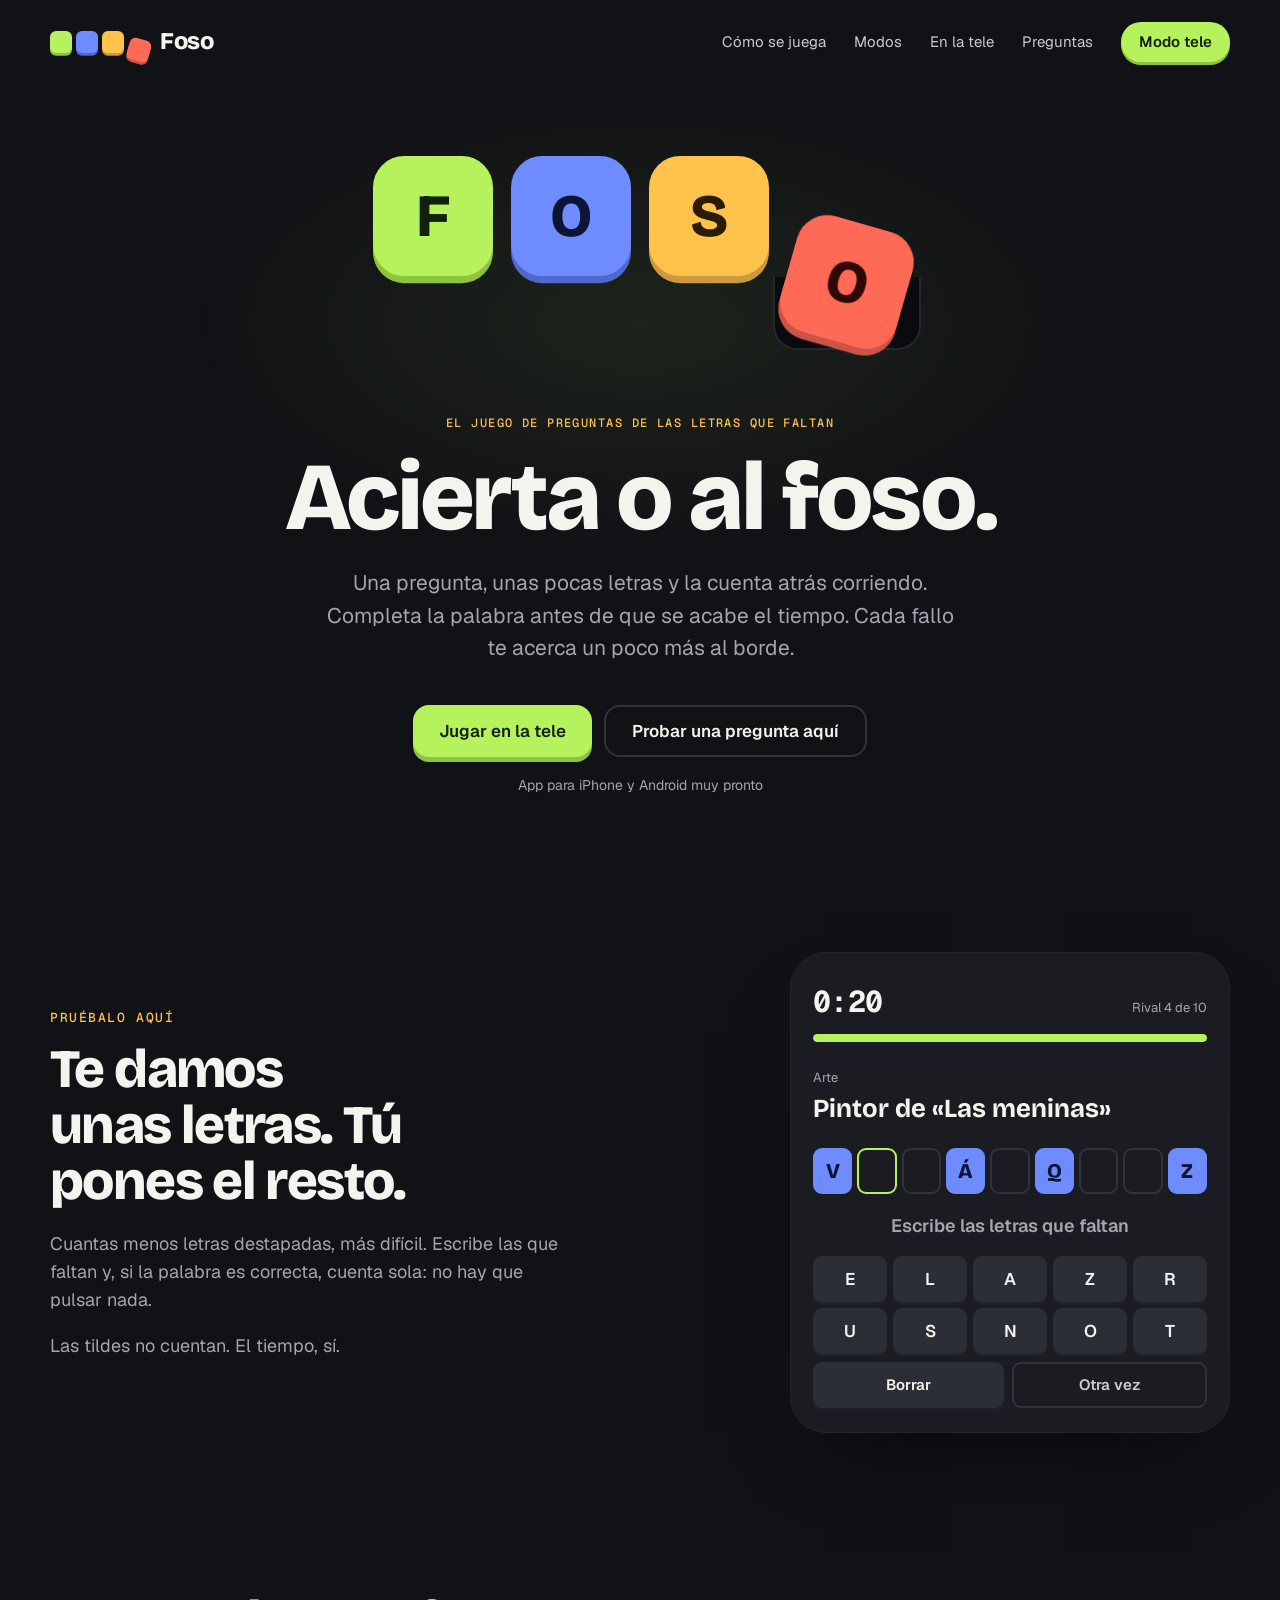
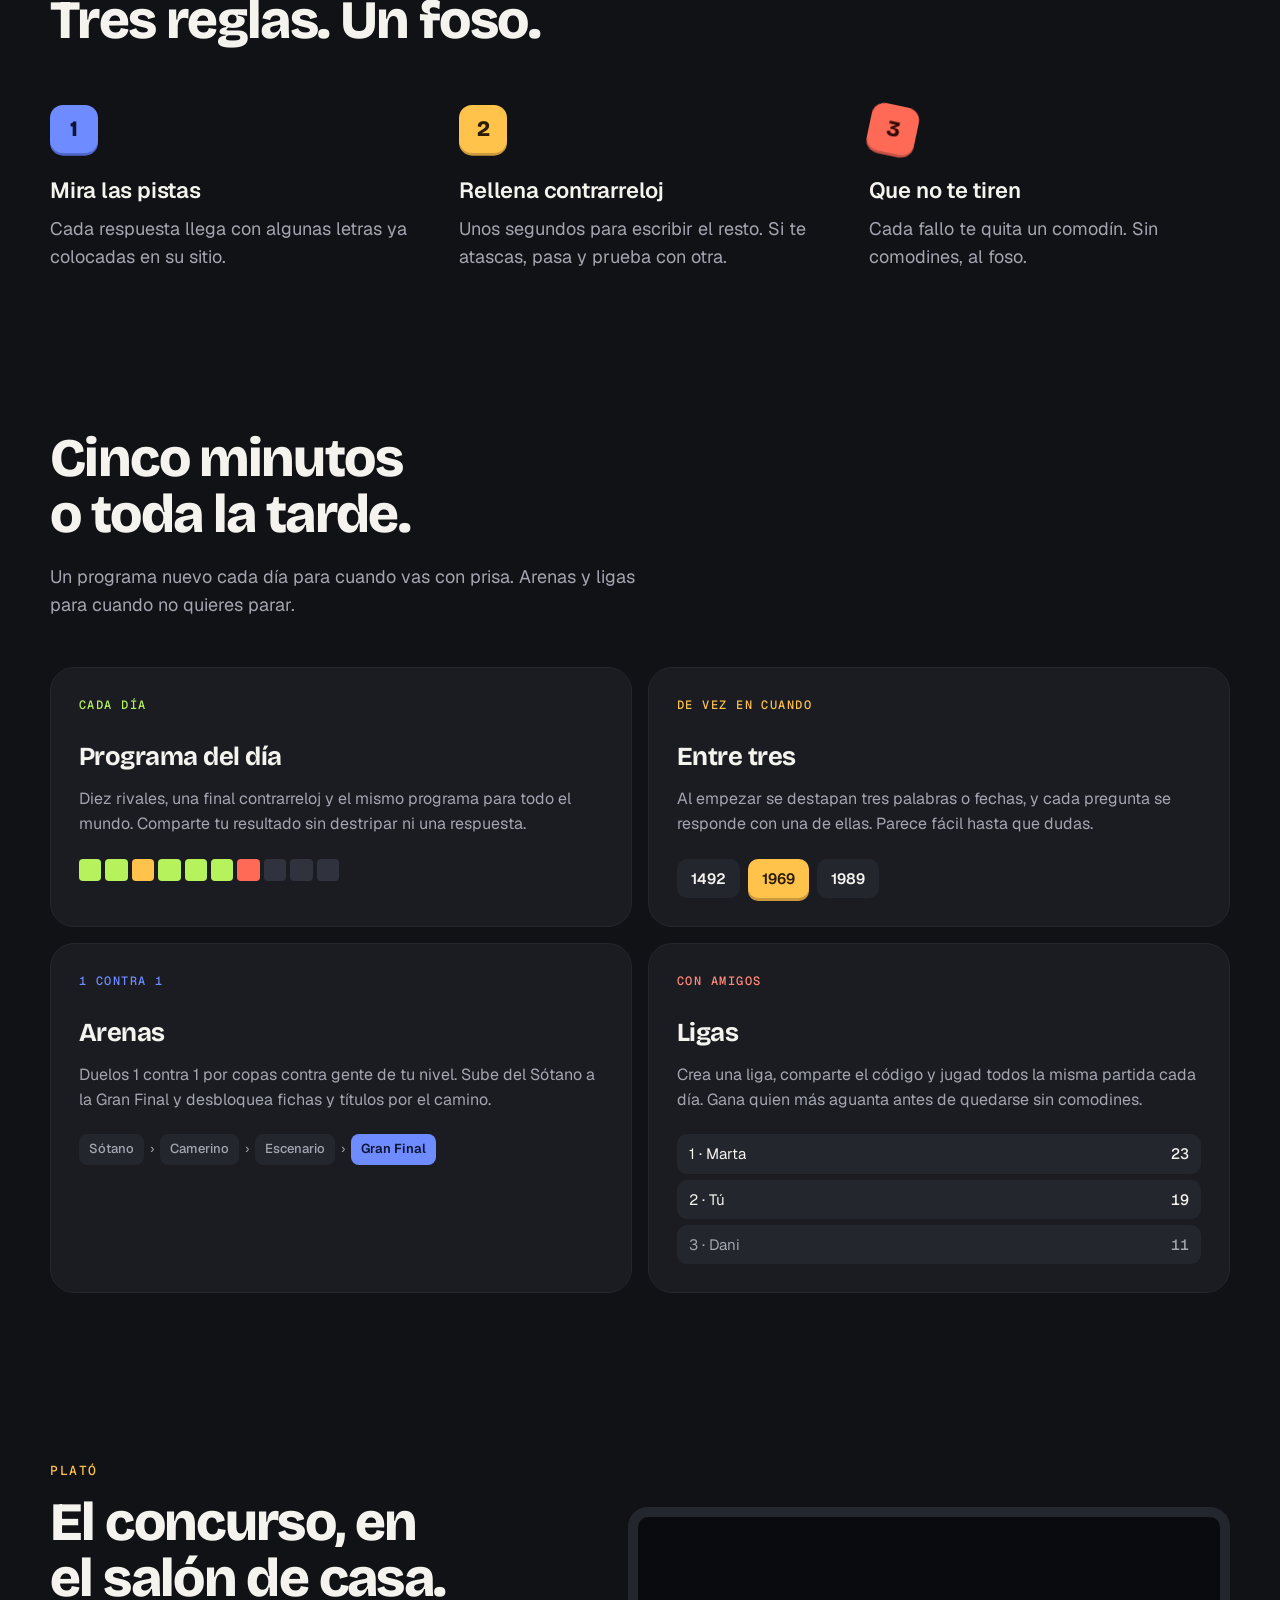
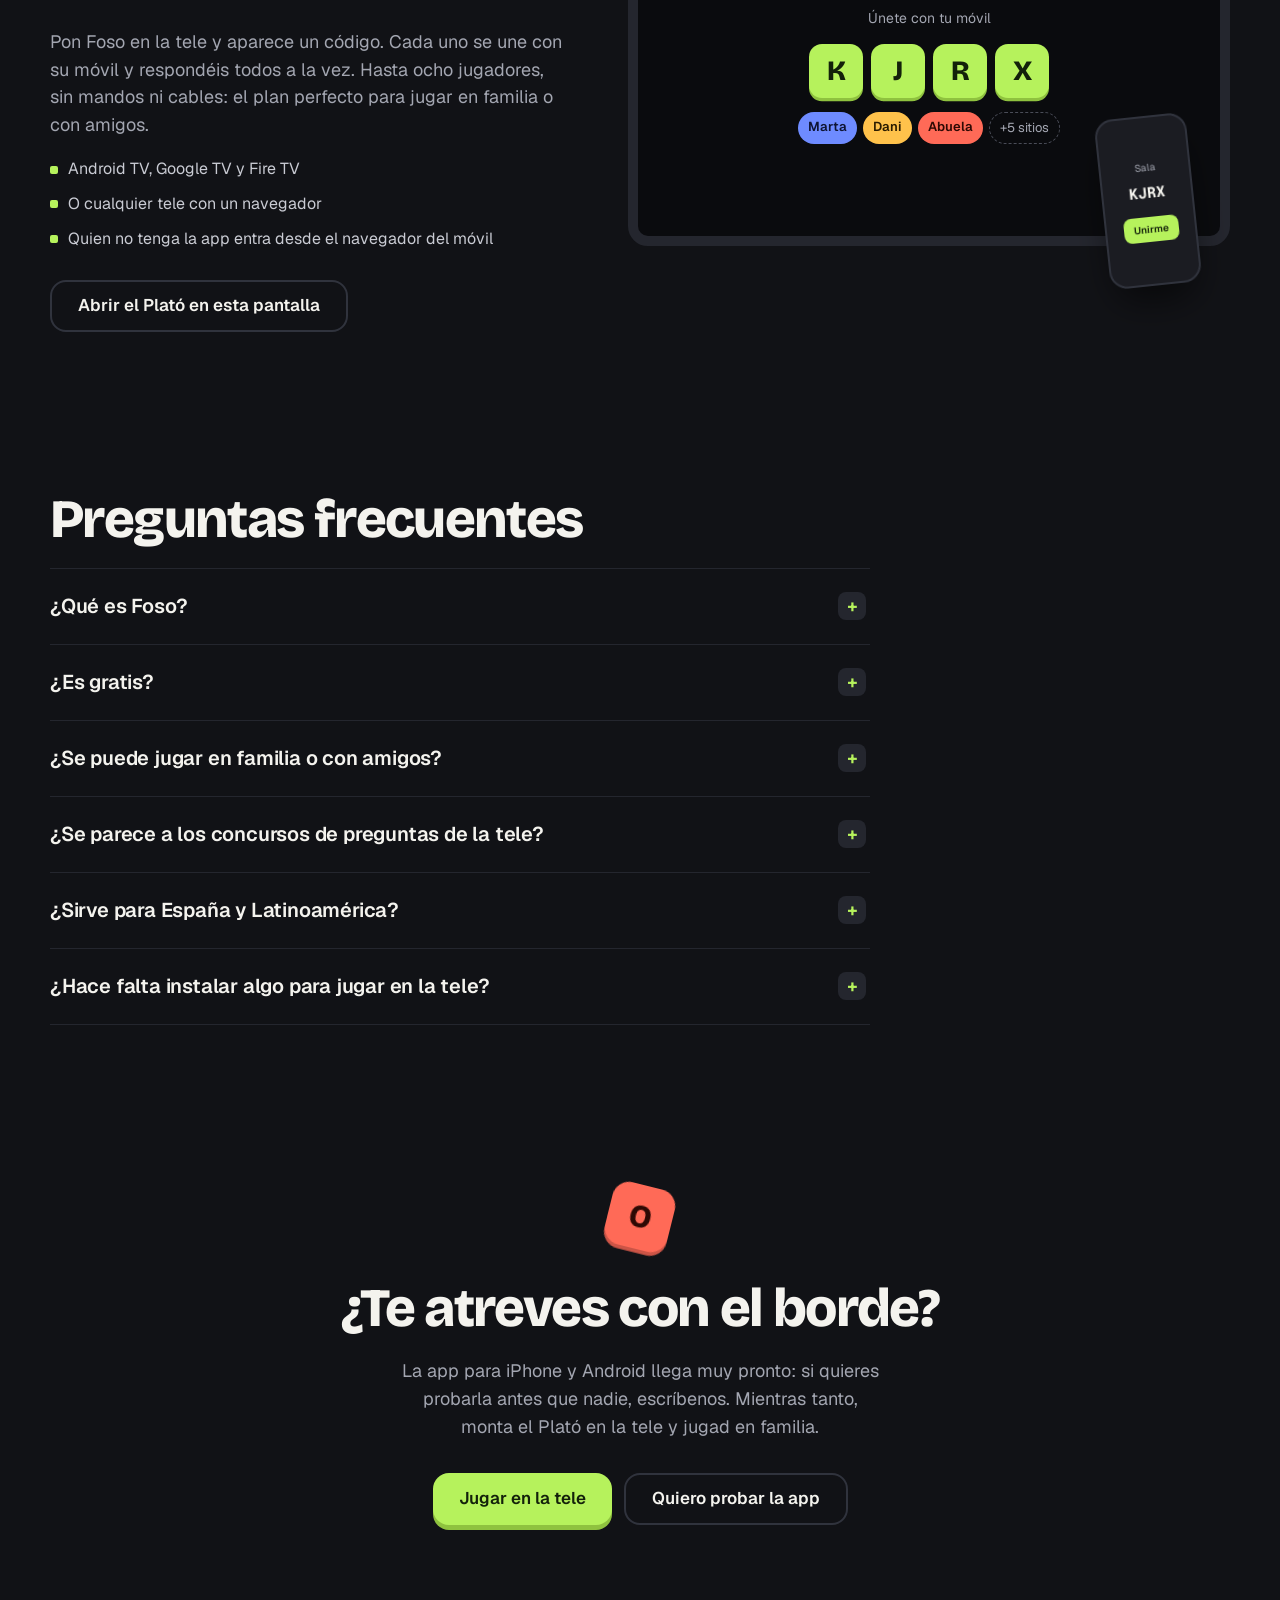
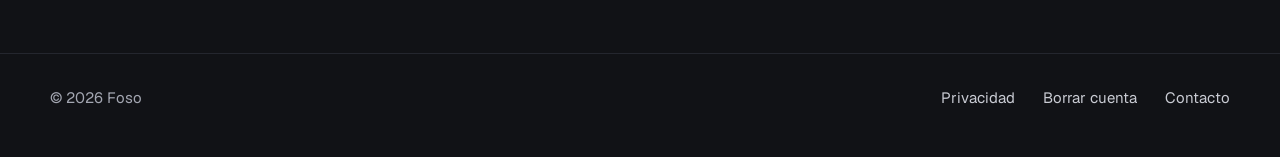
==== commit a2397a36: "Modo tele en /tv y panel admin" ====
--- a/index.html
+++ b/index.html
@@ -222,7 +222,7 @@
         { "@type": "Question", "name": "¿Se puede jugar en familia o con amigos?", "acceptedAnswer": { "@type": "Answer", "text": "Sí. Con el modo Plató pones Foso en la tele y hasta ocho personas juegan a la vez desde su móvil. También puedes crear una liga con tus amigos y jugar la misma partida cada día." } },
         { "@type": "Question", "name": "¿Se parece a los concursos de preguntas de la tele?", "acceptedAnswer": { "@type": "Answer", "text": "Esa es la idea: duelos contrarreloj, letras que se destapan, comodines y una final. Pero sin esperar a que te elijan: juegas cuando quieras desde el móvil, el navegador o la tele." } },
         { "@type": "Question", "name": "¿Sirve para España y Latinoamérica?", "acceptedAnswer": { "@type": "Answer", "text": "Sí. Las preguntas están en un español neutro y evitan palabras que cambian de un país a otro." } },
-        { "@type": "Question", "name": "¿Puedo jugar sin instalar nada?", "acceptedAnswer": { "@type": "Answer", "text": "Sí, en foso.pages.dev/jugar. Para el modo tele, abre foso.pages.dev/tele en el navegador del ordenador o de la tele." } }
+        { "@type": "Question", "name": "¿Hace falta instalar algo para jugar en la tele?", "acceptedAnswer": { "@type": "Answer", "text": "Para el modo tele, sí: abre foso.pages.dev/tv en el navegador de la tele o del ordenador. Cada jugador se une con la app o, si no la tiene, desde el navegador del móvil con el código de la sala." } }
       ]
     }
   ]
@@ -242,7 +242,7 @@
       <a href="#modos">Modos</a>
       <a href="#plato">En la tele</a>
       <a href="#preguntas">Preguntas</a>
-      <a class="btn btn-lime btn-sm" href="/jugar/">Jugar gratis</a>
+      <a class="btn btn-lime btn-sm" href="/tv/">Modo tele</a>
     </nav>
   </div>
 </header>
@@ -260,7 +260,7 @@
       <h1 id="titulo">Acierta o al foso.</h1>
       <p class="lead">Una pregunta, unas pocas letras y la cuenta atrás corriendo. Completa la palabra antes de que se acabe el tiempo. Cada fallo te acerca un poco más al borde.</p>
       <div class="actions">
-        <a class="btn btn-lime" href="/jugar/">Jugar gratis en el navegador</a>
+        <a class="btn btn-lime" href="/tv/">Jugar en la tele</a>
         <a class="btn btn-ghost" href="#demo">Probar una pregunta aquí</a>
       </div>
       <p class="soon">App para iPhone y Android muy pronto</p>
@@ -365,7 +365,7 @@
         <li>O cualquier tele con un navegador</li>
         <li>Quien no tenga la app entra desde el navegador del móvil</li>
       </ul>
-      <p style="margin: 28px 0 0"><a class="btn btn-ghost" href="/tele">Abrir el Plató en esta pantalla</a></p>
+      <p style="margin: 28px 0 0"><a class="btn btn-ghost" href="/tv/">Abrir el Plató en esta pantalla</a></p>
     </div>
     <div class="stage">
       <div class="tv" role="img" aria-label="Una tele con el código de sala KJRX y los jugadores que se han unido">
@@ -405,17 +405,17 @@
       <p>Sí. Las preguntas están en un español neutro y evitan palabras que cambian de un país a otro.</p>
     </details>
     <details>
-      <summary>¿Puedo jugar sin instalar nada?</summary>
-      <p>Sí, en <a href="/jugar/">foso.pages.dev/jugar</a>. Para el modo tele, abre <a href="/tele">foso.pages.dev/tele</a> en el navegador del ordenador o de la tele.</p>
+      <summary>¿Hace falta instalar algo para jugar en la tele?</summary>
+      <p>No. Abre <a href="/tv/">foso.pages.dev/tv</a> en el navegador de la tele o del ordenador. Cada jugador se une con la app o, si no la tiene, desde el navegador del móvil con el código de la sala.</p>
     </details>
   </section>
 
   <section class="wrap closing" id="pronto" aria-labelledby="titulo-cierre">
     <span class="tile t-coral" aria-hidden="true">O</span>
     <h2 class="big" id="titulo-cierre">¿Te atreves con el borde?</h2>
-    <p>Juega gratis desde el navegador. La app para iPhone y Android llega muy pronto: si quieres probarla antes que nadie, escríbenos.</p>
+    <p>La app para iPhone y Android llega muy pronto: si quieres probarla antes que nadie, escríbenos. Mientras tanto, monta el Plató en la tele y jugad en familia.</p>
     <div class="actions">
-      <a class="btn btn-lime" href="/jugar/">Jugar ahora</a>
+      <a class="btn btn-lime" href="/tv/">Jugar en la tele</a>
       <a class="btn btn-ghost" href="mailto:foso.app.dev@gmail.com?subject=Quiero%20probar%20la%20app%20de%20Foso">Quiero probar la app</a>
     </div>
   </section>
